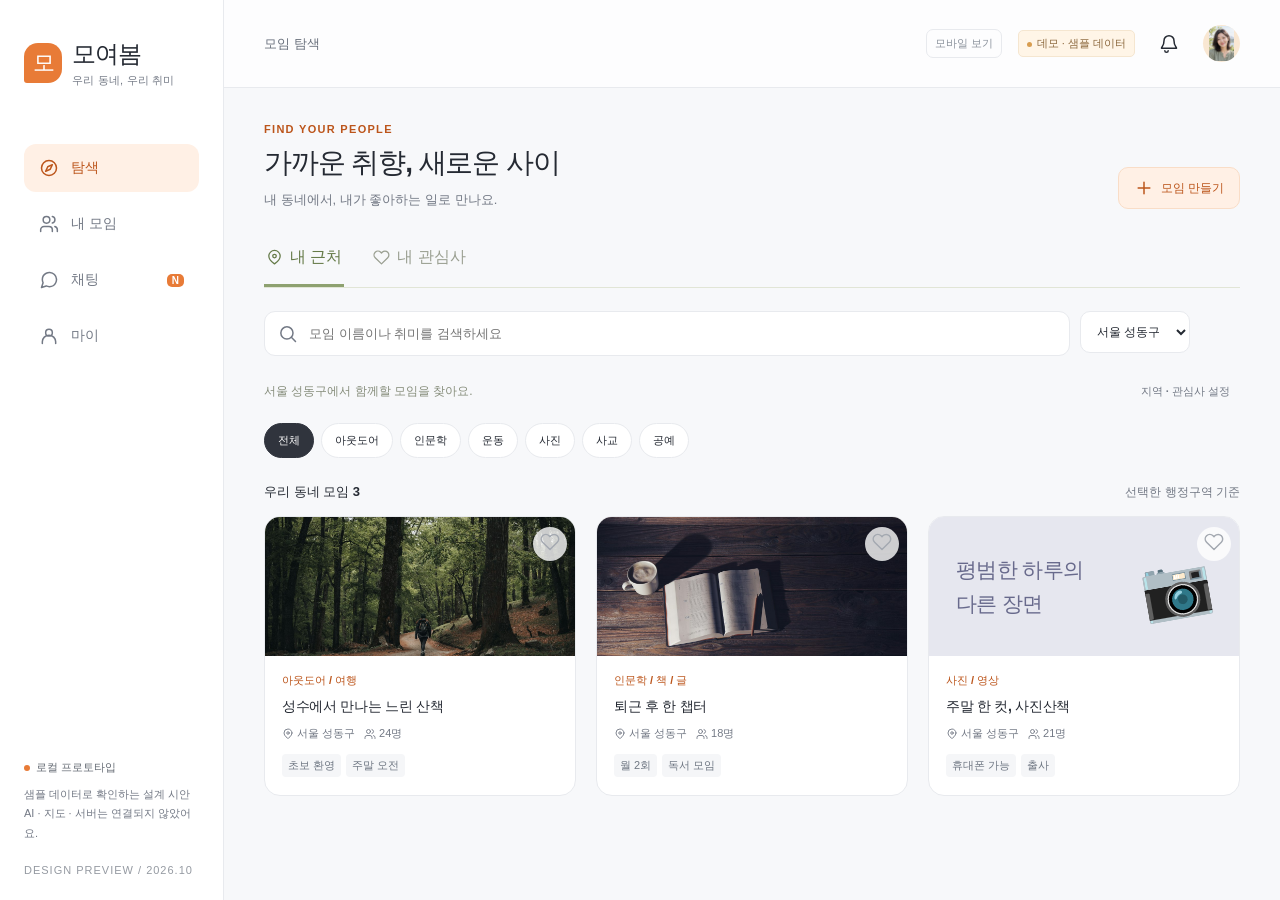
==== prototype/index.html @ 45e5d918 "Add web and mobile community prototype with chat controls" ====
<!doctype html>
<html lang="ko">
<head>
  <meta charset="UTF-8">
  <meta name="viewport" content="width=device-width, initial-scale=1, viewport-fit=cover">
  <meta name="theme-color" content="#fffaf4">
  <meta name="description" content="모여봄 소모임 서비스의 로컬 HTML 프로토타입. 모임 탐색, 정모 등록, 채팅, 대화 요약 흐름을 확인합니다.">
  <title>모여봄 — 함께하는 취미, 가벼운 대화</title>
  <link rel="stylesheet" href="./styles.css">
  <link rel="stylesheet" href="./chat-enhancements.css">
  <link rel="stylesheet" href="./community.css">
  <link rel="stylesheet" href="./emoji-drawer.css">
  <link rel="stylesheet" href="./mobile-chat.css">
  <link rel="stylesheet" href="./chat-font.css">
  <script src="./assets/map-previews.js" defer></script>
  <script src="./sticker-packs.js" defer></script>
  <script src="./app.js" defer></script>
  <script src="./community.js" defer></script>
  <script src="./chat-font.js" defer></script>
</head>
<body>
  <div class="app-shell">
    <aside class="sidebar" aria-label="주요 메뉴">
      <a class="brand" href="#explore" aria-label="모여봄 홈"><span class="brand-mark" aria-hidden="true">모</span><span>모여봄<span class="brand-caption">우리 동네, 우리 취미</span></span></a>
      <nav class="side-nav" id="side-nav"></nav>
      <div class="sidebar-footer"><span class="demo-dot"></span><strong>로컬 프로토타입</strong><p>샘플 데이터로 확인하는 설계 시안<br>AI · 지도 · 서버는 연결되지 않았어요.</p><span class="version">DESIGN PREVIEW / 2026.10</span></div>
    </aside>
    <div class="workspace">
      <header class="app-header"><a class="mobile-brand" href="#explore"><span class="brand-mark" aria-hidden="true">모</span>모여봄</a><div class="breadcrumb" id="breadcrumb">모임 탐색</div><div class="header-actions"><a id="view-switch" class="app-view-switch" href="./mobile.html">모바일 보기</a><span class="demo-badge"><span></span>데모 · 샘플 데이터</span><button class="icon-button notifications-bell" type="button" data-action="inbox" aria-label="알림함"><span aria-hidden="true">♧</span><span class="notification-count" id="notification-count" hidden></span></button><button class="avatar my-avatar" type="button" data-action="my" aria-label="내 프로필">나</button></div></header>
      <main id="main-content" class="main-content"></main>
    </div>
    <nav class="mobile-nav" id="mobile-nav" aria-label="앱 메뉴"></nav>
  </div>
  <div id="modal-root"></div>
  <div class="toast" id="toast" role="status" aria-live="polite" hidden></div>
</body>
</html>
---- prototype/styles.css ----
:root{--bg:#f7f8fa;--surface:#fff;--text:#252a33;--muted:#737985;--line:#e8eaee;--primary:#e87b37;--primary-deep:#bc551b;--primary-soft:#fff0e5;--yellow:#fff1ae;--chat:#f1f2f4;--green:#367958;--danger:#be4343;--radius:16px;font-family:Inter,-apple-system,BlinkMacSystemFont,"Segoe UI","Malgun Gothic",sans-serif;color:var(--text);background:var(--bg);font-synthesis:none}
*{box-sizing:border-box}body{margin:0}button,input,select,textarea{font:inherit;color:inherit}button,a,input,select,textarea{-webkit-tap-highlight-color:transparent}button{cursor:pointer}button:disabled{cursor:default;opacity:.5}button:focus-visible,a:focus-visible,input:focus-visible,select:focus-visible,textarea:focus-visible{outline:3px solid #dd843c;outline-offset:3px}button{border:0;background:none}a{color:inherit;text-decoration:none}button, a{touch-action:manipulation}img{max-width:100%}h1,h2,h3,p{margin:0}h1{font-size:28px;letter-spacing:-1.1px;font-weight:750}h2{font-size:19px;letter-spacing:-.6px}h3{font-size:16px;letter-spacing:-.3px}svg.icon{width:20px;height:20px;fill:none;stroke:currentColor;stroke-width:1.8;stroke-linecap:round;stroke-linejoin:round;flex:none}button svg.icon{pointer-events:none}.app-shell{max-width:1600px;min-height:100dvh;margin:auto;display:grid;grid-template-columns:224px minmax(0,1fr)}.sidebar{position:sticky;top:0;height:100dvh;background:var(--surface);border-right:1px solid var(--line);padding:38px 24px 24px;display:flex;flex-direction:column}.brand,.mobile-brand{display:flex;gap:10px;align-items:center;font-size:24px;font-weight:800;letter-spacing:-1px}.brand-mark{display:flex;align-items:center;justify-content:center;width:38px;height:40px;border-radius:14px 14px 14px 3px;background:var(--primary);color:#fff;font-size:22px;font-weight:800}.brand-caption{display:block;margin-top:3px;font-size:10px;font-weight:500;letter-spacing:.2px;color:var(--muted)}.side-nav{display:grid;gap:8px;margin-top:56px}.nav-item{display:flex;align-items:center;gap:12px;padding:14px 15px;border-radius:12px;font-size:14px;font-weight:650;color:var(--muted);text-align:left}.nav-item.active{background:var(--primary-soft);color:var(--primary-deep)}.nav-count{margin-left:auto;font-size:10px;background:var(--primary);color:#fff;border-radius:5px;padding:1px 5px}.sidebar-footer{margin-top:auto;padding-top:30px;color:var(--muted);font-size:11px}.sidebar-footer strong{color:#646a73;font-size:11px}.demo-dot{display:inline-block;background:var(--primary);width:6px;height:6px;border-radius:50%;margin-right:6px}.sidebar-footer p{margin:10px 0 20px;line-height:1.8}.version{font-size:9px;letter-spacing:1px;color:#959aa2}.workspace{min-width:0}.app-header{height:88px;display:flex;justify-content:space-between;align-items:center;border-bottom:1px solid var(--line);padding:0 40px;background:rgba(255,255,255,.8)}.breadcrumb{font-size:13px;font-weight:650;color:#69707c}.header-actions{display:flex;align-items:center;gap:16px}.demo-badge{font-size:10px;color:#8c683d;background:#fff5e7;border:1px solid #f5e6d0;border-radius:5px;padding:5px 8px;white-space:nowrap}.demo-badge span{display:inline-block;width:5px;height:5px;border-radius:50%;background:#d89d50;margin-right:5px}.avatar{width:37px;height:37px;border-radius:13px;display:flex;align-items:center;justify-content:center;font-size:12px;font-weight:700;background:#e8eee9;color:#4b6653;flex:none}.my-avatar{background:#f9e7d2;color:#936b3d}.mobile-brand,.mobile-nav{display:none}.main-content{padding:35px 40px 50px;max-width:1240px;margin:auto}.page-heading{display:flex;align-items:end;justify-content:space-between;gap:16px;margin-bottom:25px}.eyebrow{font-size:10px;font-weight:750;letter-spacing:1.3px;color:var(--primary-deep);margin-bottom:9px}.page-heading p{color:var(--muted);font-size:13px;margin-top:9px}.button{display:inline-flex;align-items:center;justify-content:center;gap:7px;min-height:40px;border-radius:10px;padding:10px 15px;font-size:12px;font-weight:650;white-space:nowrap;background:var(--surface);border:1px solid var(--line)}.button.primary{background:var(--primary);border-color:var(--primary);color:#fff}.button.soft{background:var(--primary-soft);color:var(--primary-deep);border-color:#f9ddc7}.button.ghost{background:transparent;border-color:transparent;color:var(--muted)}.button.small{min-height:31px;padding:6px 9px;font-size:11px;border-radius:8px}.button.danger{color:var(--danger)}.icon-button{display:inline-flex;align-items:center;justify-content:center;min-width:36px;min-height:36px;border-radius:10px;flex:none}.icon-button:hover,.button.ghost:hover{background:#eff0f3}.filters{display:grid;grid-template-columns:minmax(0,1fr) 160px;gap:10px;margin-bottom:20px}.search-field{display:flex;align-items:center;gap:9px;background:var(--surface);border:1px solid var(--line);border-radius:11px;padding:0 13px;min-height:45px;color:var(--muted)}.search-field input{width:100%;border:0;outline:0;background:transparent;min-width:0;font-size:13px;height:43px}.search-field:focus-within{outline:2px solid #efb98e;outline-offset:1px}.select{background:var(--surface);border:1px solid var(--line);border-radius:10px;padding:10px 12px;min-width:0;font-size:12px;min-height:42px}.category-list{display:flex;flex-wrap:wrap;gap:7px;margin:0 0 25px}.chip{font-size:11px;border:1px solid var(--line);border-radius:20px;padding:9px 13px;background:var(--surface);white-space:nowrap}.chip.active{background:#30343d;color:#fff;border-color:#30343d}.result-title{display:flex;align-items:center;justify-content:space-between;margin:5px 0 15px;font-size:12px;color:var(--muted)}.result-title strong{color:var(--text);font-size:13px}.group-grid{display:grid;grid-template-columns:repeat(3,minmax(0,1fr));gap:20px}.group-card{border:1px solid var(--line);border-radius:16px;background:var(--surface);overflow:hidden;position:relative;transition:transform .16s,border-color .16s}.group-card:hover{transform:translateY(-3px);border-color:#d0d3da}.group-open{width:100%;padding:0;text-align:left;display:block}.group-cover{height:139px;padding:20px;position:relative;overflow:hidden;display:flex;align-items:end;background:var(--cover-bg,#e9eee8)}.cover-word{font-size:29px;font-weight:800;letter-spacing:-1px;max-width:80%;line-height:1.1;color:var(--cover-fg,#465e4e);z-index:1}.cover-art{position:absolute;width:110px;height:110px;border-radius:50%;background:var(--cover-circle,#d7e1d3);right:-18px;top:-15px;display:flex;justify-content:center;align-items:center;font-size:46px;transform:rotate(-12deg)}.cover-line{position:absolute;height:8px;width:100px;border-radius:20px;background:var(--cover-circle,#d7e1d3);right:12px;bottom:24px;transform:rotate(-30deg)}.group-info{padding:17px 17px 18px}.group-category{font-size:10px;color:var(--primary-deep);margin-bottom:8px;font-weight:650}.group-info h3{font-size:14px;padding-right:18px;margin-bottom:9px;line-height:1.5}.group-meta{display:flex;gap:9px;color:var(--muted);font-size:10px;align-items:center;flex-wrap:wrap}.group-meta span{display:flex;align-items:center;gap:3px}.group-meta svg.icon{width:12px;height:12px}.group-card .like-button{position:absolute;right:10px;bottom:62px;color:#a4a9b1;width:34px;height:34px;border-radius:50%}.like-button.liked{color:#e17b56}.like-button.liked svg{fill:#fce9df;stroke:#e17b56}.tag-row{display:flex;gap:5px;margin-top:13px;flex-wrap:wrap}.tag{font-size:9px;color:#6f7783;background:#f5f6f8;border-radius:4px;padding:4px 6px}.empty-state{padding:50px 20px;text-align:center;background:#fff;border:1px dashed #d7dbe1;border-radius:14px;color:var(--muted);font-size:13px;grid-column:1/-1}.empty-state svg{width:32px!important;height:32px!important;margin-bottom:12px}.empty-state p{margin:7px 0 15px}.section-heading{display:flex;align-items:center;justify-content:space-between;margin:28px 0 16px}.section-heading h2{font-size:17px}.back-link{display:inline-flex;align-items:center;gap:5px;font-size:12px;color:var(--muted);margin-bottom:18px}.group-detail{background:var(--surface);border:1px solid var(--line);border-radius:18px;overflow:hidden}.detail-cover{height:154px;padding:30px 32px;--cover-bg:#e9eee8;background:var(--cover-bg);position:relative;overflow:hidden}.detail-cover .cover-word{font-size:39px}.detail-cover .cover-art{height:200px;width:200px;font-size:85px;right:45px;top:-25px}.detail-cover .cover-line{height:12px;width:210px;right:20px;bottom:30px}.detail-heading{padding:25px 28px 20px;display:flex;justify-content:space-between;gap:16px;align-items:start}.detail-heading h1{font-size:23px;margin:7px 0 12px}.detail-actions{display:flex;gap:8px;align-items:center;flex-wrap:wrap;justify-content:end;max-width:260px;padding-top:8px}.detail-tabs{display:grid;grid-template-columns:repeat(4,1fr);padding:0 28px;border-bottom:1px solid var(--line)}.detail-tab{padding:15px 3px;font-size:12px;font-weight:650;border-bottom:2px solid transparent;color:var(--muted)}.detail-tab.active{color:var(--primary-deep);border-bottom-color:var(--primary)}.detail-body{padding:26px 28px 30px}.intro-layout{display:grid;grid-template-columns:minmax(0,1fr) 270px;gap:32px}.intro-copy p{font-size:13px;line-height:1.95;color:#636b77;white-space:pre-line;margin:12px 0 20px}.info-line{display:flex;gap:9px;align-items:center;font-size:12px;color:var(--muted);margin:13px 0}.info-line svg{width:17px!important;height:17px!important}.meetup-card{border:1px solid var(--line);border-radius:13px;padding:17px;text-align:left;width:100%;background:#fff}.meetup-card .meetup-date{font-size:10px;font-weight:700;color:var(--primary-deep);margin-bottom:10px}.meetup-card h3{margin-bottom:10px;font-size:14px}.meetup-card p{font-size:11px;color:var(--muted);line-height:1.8}.meetup-card .button{margin-top:15px;width:100%}.pill{display:inline-block;background:#f0f4ee;color:#5a755b;padding:4px 7px;border-radius:5px;font-size:9px;font-weight:600}.board-row{display:flex;gap:16px;align-items:center;padding:19px 0;border-bottom:1px solid var(--line);width:100%;text-align:left}.board-badge{background:var(--primary-soft);color:var(--primary-deep);border-radius:5px;font-size:9px;padding:4px 6px;flex:none}.board-text{flex:1;min-width:0}.board-text strong{font-size:13px;display:block;margin-bottom:5px}.board-text span{font-size:10px;color:var(--muted)}.board-comment{font-size:10px;color:var(--muted)}.photo-grid{display:grid;grid-template-columns:repeat(3,1fr);gap:12px}.sample-photo{position:relative;aspect-ratio:1.35;border-radius:12px;overflow:hidden;display:flex;align-items:center;justify-content:center;font-size:48px;background:var(--photo-bg,#e1e8dd)}.sample-photo:before{content:"";position:absolute;width:120%;height:55%;bottom:-17%;left:25%;border-radius:50%;background:var(--photo-shape,#b6c6ad);transform:rotate(-15deg)}.sample-photo span{z-index:1}.sample-photo small{position:absolute;z-index:2;bottom:10px;left:12px;font-size:9px;background:rgba(255,255,255,.8);padding:3px 5px;border-radius:4px;color:#576250}.meetup-grid{display:grid;grid-template-columns:repeat(2,minmax(0,1fr));gap:14px}.list-surface{background:var(--surface);border:1px solid var(--line);border-radius:16px;overflow:hidden}.chat-list-row{display:flex;align-items:center;gap:14px;padding:21px 23px;border-bottom:1px solid var(--line);text-align:left;width:100%}.chat-list-row:last-child{border:0}.chat-room-avatar{width:50px;height:50px;background:#e8eee5;display:flex;align-items:center;justify-content:center;border-radius:17px;font-size:25px;flex:none}.chat-list-text{flex:1;min-width:0}.chat-list-text strong{font-size:14px;display:block;margin-bottom:7px}.chat-list-text p{font-size:12px;color:var(--muted);overflow:hidden;white-space:nowrap;text-overflow:ellipsis}.chat-list-meta{text-align:right;font-size:10px;color:var(--muted)}.unread-dot{background:var(--primary);color:#fff;border-radius:7px;padding:3px 6px;display:table;margin:9px 0 0 auto;font-size:9px}.profile-panel{background:#fff;border:1px solid var(--line);border-radius:17px;padding:25px;display:flex;gap:15px;align-items:center}.profile-panel .avatar{width:60px;height:60px;border-radius:21px;font-size:20px}.profile-panel h2{font-size:20px;margin-bottom:7px}.profile-panel p{font-size:12px;color:var(--muted)}.profile-stats{display:grid;grid-template-columns:repeat(3,1fr);gap:12px;margin:18px 0}.profile-stat{background:#fff;border:1px solid var(--line);border-radius:12px;padding:20px}.profile-stat strong{font-size:24px;display:block;margin-top:8px}.profile-stat span{font-size:11px;color:var(--muted)}.profile-settings{padding:22px;background:#fff;border:1px solid var(--line);border-radius:12px}.profile-settings h3{margin-bottom:15px}.profile-settings p{font-size:12px;color:var(--muted);margin:8px 0;line-height:1.8}.main-content.chat-mode{max-width:none;padding:0}.chat-layout{display:flex;height:calc(100dvh - 88px);min-height:500px}.chat-room{display:flex;flex-direction:column;flex:1;min-width:0;background:var(--chat)}.chat-header{min-height:75px;background:#fff;border-bottom:1px solid var(--line);display:flex;align-items:center;gap:12px;padding:14px 24px}.chat-header .chat-room-avatar{width:39px;height:39px;border-radius:13px;font-size:20px}.chat-heading{flex:1;min-width:0}.chat-heading h2{font-size:15px;margin-bottom:4px}.chat-heading p{font-size:10px;color:var(--muted)}.chat-tools{display:flex;gap:6px;align-items:center}.chat-tools .button{font-size:11px;padding:8px 10px;min-height:35px}.chat-tools .button svg{width:16px;height:16px}.pinned-meetup{display:flex;align-items:center;gap:9px;padding:10px 24px;background:#fffdf6;border-bottom:1px solid #eee8d9;font-size:11px;text-align:left;width:100%;min-height:41px}.pinned-meetup>svg{width:15px;height:15px;color:#a28442}.pinned-meetup span{flex:1;min-width:0;overflow:hidden;text-overflow:ellipsis;white-space:nowrap}.pinned-meetup small{font-size:9px;color:var(--muted)}.chat-stream-wrap{position:relative;flex:1;min-height:0}.message-stream{height:100%;overflow-y:auto;padding:24px 28px 40px;scroll-behavior:auto;overscroll-behavior:contain}.chat-date{text-align:center;font-size:10px;color:#8b9098;margin:10px 0 24px}.chat-date span{background:#e8e9ec;border-radius:14px;padding:5px 10px}.unread-divider{display:flex;align-items:center;gap:10px;font-size:9px;color:#b98046;margin:20px 0}.unread-divider:before,.unread-divider:after{content:"";height:1px;flex:1;background:#e8d7bd}.message{display:flex;align-items:start;gap:9px;margin:0 0 20px;scroll-margin:70px}.message .avatar{width:32px;height:32px;border-radius:11px;font-size:11px}.message-main{max-width:76%;min-width:0}.message-name{font-size:10px;color:#747b86;margin-bottom:6px}.message-row{display:flex;gap:7px;align-items:end}.message-bubble{background:#fff;border:1px solid #e9eaed;padding:11px 13px;border-radius:3px 14px 14px 14px;font-size:12px;line-height:1.75;overflow-wrap:anywhere}.message-time{font-size:9px;color:#9297a0;white-space:nowrap;flex:none;padding-bottom:2px}.message.self{justify-content:end}.message.self .message-main{max-width:78%}.message.self .message-row{flex-direction:row-reverse}.message.self .message-bubble{background:var(--yellow);border-color:#efe2a9;border-radius:14px 3px 14px 14px}.message.self .message-name{text-align:right}.message.highlighted .message-bubble{outline:3px solid #e69b4a;outline-offset:3px}.message-photo{max-width:240px;max-height:200px;object-fit:contain;border-radius:8px;display:block;margin-bottom:6px}.chat-location-card{display:block;text-align:left;min-width:190px;padding:11px 0 0;border-top:1px solid var(--line);margin-top:11px;font-size:11px;line-height:1.7;color:var(--primary-deep)}.chat-location-card strong{display:block;color:var(--text);font-size:12px}.chat-location-card span{display:flex;align-items:center;gap:4px;font-size:10px}.chat-location-card svg{width:13px!important;height:13px!important}.jump-latest{position:absolute;right:20px;bottom:14px;background:#fff;border:1px solid #e3e5e9;box-shadow:0 4px 16px #242a3512;padding:10px 13px;display:flex;gap:6px;align-items:center;border-radius:20px;font-size:11px;z-index:2}.jump-latest svg{width:15px!important;height:15px!important}.composer{border-top:1px solid var(--line);background:#fff;padding:13px 20px 12px}.composer-row{display:flex;gap:10px;align-items:end}.composer textarea{border:0;resize:none;min-height:39px;max-height:100px;padding:9px 0;flex:1;min-width:0;background:#fff;outline:0;font-size:13px;line-height:1.5}.composer .send-button{min-width:36px;min-height:36px;border-radius:11px;background:var(--primary);color:#fff;display:flex;align-items:center;justify-content:center}.composer .send-button:disabled{background:#efc9ac}.composer-note{font-size:9px;color:#9398a0;padding-left:45px;margin-top:3px}.attach-preview{display:flex;align-items:center;gap:10px;background:#faf9f7;border:1px solid var(--line);padding:8px;border-radius:10px;margin-bottom:10px}.attach-preview img{width:50px;height:50px;border-radius:7px;object-fit:cover}.attach-preview span{flex:1;min-width:0;font-size:11px;overflow-wrap:anywhere}.attach-preview small{display:block;color:var(--muted);margin-top:4px;font-size:9px}.summary-panel{width:338px;flex:none;display:flex;flex-direction:column;background:#fff;border-left:1px solid var(--line);min-width:0}.summary-header{display:flex;align-items:center;justify-content:space-between;padding:21px 20px 15px}.summary-header h2{display:flex;align-items:center;gap:7px;font-size:16px}.summary-header h2 svg{color:var(--primary)}.summary-private{font-size:10px;background:#f4f5f7;border-radius:5px;padding:5px 7px;margin:0 20px 16px;display:flex;gap:5px;align-items:center;color:var(--muted);align-self:start}.summary-private svg{width:12px!important;height:12px!important}.summary-content{overflow:auto;min-height:0;padding:0 20px 24px;flex:1}.summary-label{display:block;font-size:10px;font-weight:650;color:#737986;margin-bottom:7px}.target-tabs{display:grid;grid-template-columns:1fr 1fr;background:#f4f5f7;padding:3px;border-radius:9px;gap:3px;margin-bottom:14px}.target-tabs button{font-size:11px;border-radius:7px;padding:9px 3px;color:var(--muted)}.target-tabs button.active{background:#fff;box-shadow:0 1px 4px #00000009;color:var(--text);font-weight:650}.summary-filterrow{display:grid;grid-template-columns:1fr;gap:12px;margin:0 0 14px}.summary-filterrow.person{grid-template-columns:1fr 1fr}.summary-filterrow .select{width:100%;font-size:11px;padding:9px 8px;min-height:37px}.summary-generate{width:100%;margin-bottom:12px}.summary-demo{font-size:10px;color:#9b774c;line-height:1.75;background:#fff9ef;border-radius:8px;padding:10px;margin-bottom:19px}.summary-meta{font-size:10px;color:var(--muted);border-bottom:1px solid var(--line);padding-bottom:12px;margin-bottom:3px;line-height:1.8}.summary-meta strong{display:block;font-size:12px;color:var(--text);margin-bottom:2px}.summary-item{padding:16px 0;border-bottom:1px solid var(--line)}.summary-item .summary-tag{font-size:9px;font-weight:650;display:block;color:var(--primary-deep);margin-bottom:7px}.summary-item p{font-size:12px;line-height:1.85}.source-links{display:flex;gap:5px;flex-wrap:wrap;margin-top:8px}.source-button{display:inline-flex;align-items:center;gap:4px;color:#7b818b;background:#f5f6f8;border-radius:5px;font-size:9px;padding:5px 7px}.source-button svg{width:11px!important;height:11px!important}.summary-loading,.summary-empty{padding:35px 8px;text-align:center;color:var(--muted);font-size:12px;line-height:1.9}.loading-ring{width:20px;height:20px;border:2px solid #f1d5bd;border-top-color:var(--primary);border-radius:50%;margin:0 auto 13px;animation:spin .7s linear infinite}@keyframes spin{to{transform:rotate(360deg)}}.summary-footer{padding:11px 20px;border-top:1px solid var(--line);font-size:9px;color:#9a9ea6;line-height:1.7}.modal-backdrop{position:fixed;inset:0;background:#1d25395e;z-index:50;display:flex;align-items:center;justify-content:center;padding:28px;backdrop-filter:blur(3px)}.modal{background:#fff;width:100%;max-width:560px;max-height:calc(100dvh - 56px);border-radius:19px;box-shadow:0 24px 80px #10182a2b;display:flex;flex-direction:column}.modal.wide{max-width:680px}.modal-header{display:flex;justify-content:space-between;align-items:center;border-bottom:1px solid var(--line);padding:18px 23px;gap:15px}.modal-header h2{font-size:17px}.modal-body{padding:23px;overflow:auto;min-height:0;overscroll-behavior:contain}.modal-footer{display:flex;gap:8px;justify-content:end;border-top:1px solid var(--line);padding:15px 23px}.modal-footer .button.primary{min-width:110px}.modal-subtitle{font-size:12px;color:var(--muted);line-height:1.9;margin:8px 0 20px}.member-row{display:flex;align-items:center;gap:12px;padding:13px 0;border-bottom:1px solid var(--line)}.member-row>div:nth-child(2){flex:1}.member-row strong{font-size:13px;display:block;margin-bottom:4px}.member-row span{font-size:10px;color:var(--muted)}.location-card{border:1px solid var(--line);border-radius:12px;padding:14px;margin:16px 0}.location-name{display:flex;gap:7px;align-items:center;font-size:13px;font-weight:650}.location-name svg{width:16px!important;height:16px!important;color:var(--primary-deep)}.location-card p{font-size:11px;color:var(--muted);margin:8px 0;line-height:1.8}.map-placeholder{min-height:165px;display:flex;align-items:center;justify-content:center;flex-direction:column;gap:9px;background:#f1f3f4;border:1px solid #e4e7e9;border-radius:10px;text-align:center;padding:22px;color:#8b929b;font-size:12px;margin:12px 0}.map-placeholder svg{width:27px!important;height:27px!important;color:#8d969e}.map-placeholder small{font-size:10px;line-height:1.7;color:#8b929b}.map-linkrow{display:flex;gap:7px;flex-wrap:wrap}.map-linkrow .button{font-size:10px;flex:1;min-height:35px;padding:7px 9px}.route-flow{border:1px solid #e8dfd0;background:#fffcf7;border-radius:11px;padding:15px;margin:15px 0}.route-flow h3{font-size:13px;margin-bottom:7px}.route-flow p{font-size:11px;line-height:1.85;color:var(--muted);margin-bottom:12px}.route-flow .button{font-size:11px;margin:3px 3px 3px 0}.route-points{display:grid;gap:10px;margin:13px 0;font-size:12px}.route-point{display:flex;gap:8px;align-items:center}.point{width:7px;height:7px;border-radius:50%;background:#98a39c}.point.end{background:var(--primary)}.form-field{margin-bottom:18px}.form-field>label{display:block;font-size:12px;font-weight:650;margin-bottom:8px}.form-input,.form-textarea{width:100%;border:1px solid #dfe3e8;border-radius:9px;padding:11px 12px;background:#fff;font-size:13px;min-width:0}.form-textarea{resize:vertical;min-height:80px;line-height:1.8}.form-row{display:grid;grid-template-columns:1fr 1fr;gap:12px}.form-hint{font-size:10px;color:var(--muted);line-height:1.7;margin-top:6px}.place-results{border:1px solid var(--line);border-radius:9px;overflow:hidden;margin-top:8px}.place-result{display:block;text-align:left;width:100%;border-bottom:1px solid var(--line);padding:11px 12px;font-size:12px}.place-result:last-child{border:0}.place-result small{display:block;font-size:10px;margin-top:4px;color:var(--muted)}.place-result:hover,.place-result.selected{background:var(--primary-soft)}.selected-place{background:#f4f7f2;border:1px solid #e0e8dc;border-radius:9px;padding:12px;margin-top:9px;font-size:12px}.selected-place small{display:block;color:var(--muted);margin-top:4px;font-size:10px}.form-error{font-size:12px;color:var(--danger);background:#fff3f1;padding:10px;border-radius:7px;margin-bottom:14px}.meetup-modal-title{font-size:23px;line-height:1.45;margin:8px 0 16px;letter-spacing:-.6px}.meetup-details{display:grid;gap:11px;font-size:12px;color:#616b77;margin-bottom:18px}.meetup-details>div{display:flex;gap:9px;align-items:start}.meetup-details svg{width:17px!important;height:17px!important}.toast{position:fixed;bottom:30px;left:50%;transform:translateX(-50%);z-index:100;background:#303641;color:#fff;box-shadow:0 8px 30px #0002;padding:13px 20px;border-radius:12px;max-width:min(90vw,520px);font-size:12px;line-height:1.65;text-align:center}.note-box{background:#f4f5f7;border-radius:10px;padding:15px;color:var(--muted);font-size:11px;line-height:1.9}.article-copy{font-size:13px;line-height:2;white-space:pre-line;color:#555f6c}.article-meta{font-size:10px;color:var(--muted);margin:10px 0 20px}.inline-count{color:var(--muted);font-weight:400;font-size:12px;margin-left:6px}[hidden]{display:none!important}.sr-only{position:absolute;width:1px;height:1px;overflow:hidden;clip:rect(0,0,0,0);white-space:nowrap}
@media(min-width:1500px){.main-content{padding-top:44px}.group-cover{height:160px}.group-grid{gap:24px}}
@media(max-width:1180px){.app-shell{grid-template-columns:190px minmax(0,1fr)}.sidebar{padding:30px 18px}.brand{font-size:22px}.main-content{padding:30px 28px}.app-header{padding:0 28px}.group-grid{grid-template-columns:repeat(2,minmax(0,1fr))}.intro-layout{grid-template-columns:minmax(0,1fr) 240px;gap:20px}.summary-panel{width:310px}.chat-header{padding:14px 18px}.chat-tools .demo-incoming{font-size:0;padding:8px}.chat-tools .demo-incoming svg{width:17px;height:17px}.message-stream{padding:20px 19px}.detail-heading{display:block}.detail-actions{max-width:none;justify-content:start;padding-top:15px}}
@media(max-width:880px){.app-shell{grid-template-columns:160px minmax(0,1fr)}.sidebar{padding:29px 12px}.brand{font-size:20px;gap:7px}.brand-mark{width:33px;height:36px;font-size:19px}.brand-caption{font-size:8px}.nav-item{font-size:12px;padding:13px 10px;gap:8px}.main-content{padding:25px 22px}.app-header{padding:0 22px;height:75px}.intro-layout{grid-template-columns:1fr}.detail-cover .cover-art{right:0}.summary-panel{position:fixed;top:0;bottom:0;right:0;width:360px;z-index:40;box-shadow:-12px 0 50px #1c25352b}.summary-scrim{position:fixed;inset:0;background:#1b253750;z-index:39}.chat-layout{height:calc(100dvh - 75px)}.detail-heading,.detail-body{padding:22px}.detail-tabs{padding:0 22px}.filters{grid-template-columns:minmax(0,1fr) 140px}.page-heading h1{font-size:25px}.photo-grid{grid-template-columns:repeat(2,1fr)}}
@media(max-width:680px){.app-shell{display:block;min-height:100dvh}.sidebar{display:none}.app-header{height:65px;padding:0 19px;background:#fff}.mobile-brand{display:flex;font-size:21px;gap:7px}.mobile-brand .brand-mark{width:28px;height:31px;font-size:17px;border-radius:10px 10px 10px 2px}.breadcrumb{display:none}.header-actions{gap:9px}.header-actions .avatar{width:31px;height:31px;border-radius:11px;font-size:10px}.demo-badge{font-size:8px;padding:4px 6px}.main-content{padding:25px 19px 100px}.page-heading{margin-bottom:21px}.page-heading h1{font-size:25px}.page-heading p{font-size:11px;line-height:1.8;margin-top:7px}.eyebrow{font-size:9px;margin-bottom:8px}.page-heading .button{font-size:10px;padding:8px 10px;min-height:34px}.page-heading .button svg{width:15px;height:15px}.filters{grid-template-columns:minmax(0,1fr) 114px;gap:8px;margin-bottom:15px}.search-field{padding:0 10px;min-height:42px}.search-field svg{width:16px;height:16px}.search-field input{font-size:12px;height:40px}.select{font-size:11px;padding:8px;min-height:42px}.category-list{gap:6px;margin-bottom:22px}.chip{font-size:10px;padding:8px 10px}.result-title{font-size:10px}.result-title strong{font-size:12px}.group-grid{gap:12px}.group-cover{height:117px;padding:15px 12px}.cover-word{font-size:23px}.cover-art{font-size:37px;width:85px;height:85px;right:-17px;top:-12px}.cover-line{width:80px;height:6px;right:0;bottom:19px}.group-info{padding:13px 12px 15px}.group-category{font-size:8px;margin-bottom:6px}.group-info h3{font-size:12px;margin-bottom:8px;padding-right:10px;line-height:1.6}.group-meta{font-size:9px;gap:5px}.group-meta svg{width:10px!important;height:10px!important}.tag-row{gap:4px;margin-top:11px}.tag{font-size:8px;padding:3px 5px}.group-card{border-radius:13px}.group-card .like-button{right:5px;bottom:59px;width:28px;height:28px}.like-button svg{width:17px;height:17px}.mobile-nav{display:grid;grid-template-columns:repeat(4,1fr);position:fixed;left:0;bottom:0;right:0;background:#fffffffa;border-top:1px solid var(--line);padding:7px 10px calc(7px + env(safe-area-inset-bottom));z-index:20;backdrop-filter:blur(10px)}.mobile-nav .nav-item{display:flex;flex-direction:column;gap:5px;align-items:center;justify-content:center;padding:3px;min-height:44px;font-size:9px;border-radius:0;background:transparent;position:relative}.mobile-nav .nav-count{position:absolute;top:-1px;left:55%;font-size:8px}.mobile-nav .nav-item.active{color:var(--primary-deep)}.mobile-nav svg{width:20px;height:20px}.detail-cover{height:140px;padding:27px 23px}.detail-cover .cover-word{font-size:32px}.detail-cover .cover-art{width:165px;height:165px;font-size:65px;right:-24px;top:-15px}.detail-heading,.detail-body{padding:21px 18px}.detail-heading h1{font-size:21px}.detail-tabs{padding:0 18px}.detail-tab{font-size:11px}.detail-actions .button{font-size:11px}.detail-body .intro-copy p{font-size:12px}.detail-cover .cover-line{width:130px;right:0}.group-detail{border-radius:15px}.meetup-grid{grid-template-columns:1fr}.detail-actions{gap:6px}.back-link{font-size:11px}.profile-stats{gap:8px}.profile-stat{padding:15px 12px}.profile-stat strong{font-size:22px}.profile-stat span{font-size:10px}.chat-list-row{padding:18px 15px;gap:11px}.chat-list-text strong{font-size:12px}.chat-list-text p{font-size:11px}.chat-room-avatar{width:44px;height:44px;font-size:22px;border-radius:15px}.chat-list-meta{font-size:9px}.main-content.chat-mode{padding:0}.chat-layout{height:calc(100dvh - 65px - 63px - env(safe-area-inset-bottom));min-height:360px}.chat-header{min-height:66px;padding:11px 12px;gap:8px}.chat-header .chat-room-avatar{display:none}.chat-header .icon-button{min-width:29px}.chat-heading h2{font-size:13px;white-space:nowrap;overflow:hidden;text-overflow:ellipsis}.chat-heading p{font-size:9px}.chat-tools{gap:3px}.chat-tools .button{min-height:33px;padding:7px 8px;font-size:10px;gap:5px}.chat-tools .demo-incoming{padding:7px;font-size:0}.chat-tools .button svg{width:15px;height:15px}.pinned-meetup{padding:10px 17px;font-size:10px;gap:6px}.pinned-meetup small{display:none}.message-stream{padding:18px 13px 30px}.message{gap:7px;margin-bottom:18px}.message .avatar{width:29px;height:29px;border-radius:10px;font-size:10px}.message-main{max-width:78%}.message-bubble{font-size:11px;padding:10px 11px;line-height:1.8}.message-name{font-size:9px;margin-bottom:5px}.message-time{font-size:8px}.message-row{gap:5px}.chat-date{font-size:9px;margin:8px 0 20px}.composer{padding:9px 10px 7px}.composer-row{gap:7px}.composer textarea{font-size:16px;min-height:36px;padding:7px 0}.composer .icon-button{min-width:33px;min-height:36px}.composer-note{font-size:8px;padding-left:40px;margin-top:1px}.composer .send-button{min-height:34px;min-width:34px;border-radius:10px}.composer .send-button svg{width:17px;height:17px}.jump-latest{font-size:10px;right:13px;bottom:10px;padding:9px 11px}.summary-panel{top:65px;bottom:63px;width:100%;max-width:430px;border-radius:19px 0 0 19px}.summary-header{padding:18px 20px 13px}.summary-header h2{font-size:16px}.summary-scrim{top:65px;bottom:63px}.summary-content{padding-bottom:18px}.summary-item p{font-size:13px}.summary-meta{font-size:10px}.summary-filterrow .select{font-size:12px}.modal-backdrop{padding:14px}.modal{max-height:calc(100dvh - 28px);border-radius:16px}.modal-header{padding:15px 17px}.modal-header h2{font-size:15px}.modal-body{padding:18px}.modal-footer{padding:13px 17px}.modal-footer .button{font-size:11px}.meetup-modal-title{font-size:21px}.form-input,.form-textarea{font-size:16px;padding:10px}.form-row{grid-template-columns:1fr}.form-field{margin-bottom:17px}.form-field>label{font-size:11px}.map-placeholder{min-height:145px;font-size:11px}.map-linkrow .button{min-height:40px}.toast{bottom:83px;font-size:11px;padding:12px 16px}.photo-grid{gap:8px}.sample-photo{font-size:38px}.sample-photo small{font-size:8px;left:8px;bottom:8px}.board-row{gap:10px;padding:17px 0}.board-text strong{font-size:12px}.board-text span{font-size:9px}.board-badge{font-size:8px}.board-comment{font-size:9px}.profile-panel{padding:20px}.profile-panel p{font-size:11px}.section-heading{margin-top:24px}.section-heading h2{font-size:16px}}
@media(max-width:360px){.main-content{padding-left:14px;padding-right:14px}.group-grid{gap:9px}.group-info{padding:12px 10px}.cover-word{font-size:21px}.group-cover{height:109px}.group-info h3{font-size:11px}.tag{font-size:7px}.group-meta{font-size:8px}.chat-tools .demo-incoming{display:none}.detail-actions .button{padding:9px 11px}.summary-panel{border-radius:0}.app-header{padding:0 14px}.map-linkrow .button{font-size:9px}.group-card .like-button{bottom:60px}}
@media(prefers-reduced-motion:reduce){*,*:before,*:after{scroll-behavior:auto!important;animation-duration:.01ms!important;transition:none!important}}
/* Keep the working prototype readable at phone sizes as well as desktop. */
.brand-caption,.demo-badge,.version,.eyebrow,.group-category,.group-meta,.tag,.meetup-card .meetup-date,.meetup-card p,.pill,.board-badge,.board-text span,.board-comment,.sample-photo small,.chat-list-meta,.unread-dot,.profile-stat span,.chat-heading p,.pinned-meetup,.pinned-meetup small,.chat-date,.unread-divider,.message-name,.message-time,.chat-location-card span,.composer-note,.attach-preview small,.summary-label,.summary-private,.summary-demo,.summary-meta,.summary-item .summary-tag,.source-button,.summary-footer,.member-row span,.location-card p,.map-placeholder small,.form-hint,.selected-place small,.article-meta{font-size:11px}
.message-bubble,.summary-item p,.meetup-card h3,.board-text strong,.intro-copy p,.profile-settings p,.chat-list-text p,.route-flow p{font-size:13px}
.summary-filterrow .select,.target-tabs button,.summary-generate,.map-linkrow .button{font-size:12px}
.chat-location-card{min-width:0}.summary-meta strong{font-size:13px}.sidebar-footer{font-size:11px}.sidebar-footer strong{font-size:11px}.profile-panel p{line-height:1.8}.group-card .like-button{top:10px;bottom:auto;right:8px;background:#ffffffc9}.group-card .like-button.liked{background:#fff2e8}
@media(max-width:680px){
 .page-heading p,.result-title,.result-title strong,.group-category,.group-meta,.tag,.eyebrow,.demo-badge,.board-text span,.board-badge,.board-comment,.sample-photo small,.chat-heading p,.pinned-meetup,.chat-date,.unread-divider,.message-name,.message-time,.composer-note,.summary-label,.summary-private,.summary-demo,.summary-meta,.summary-footer,.form-hint,.place-result small,.selected-place small,.map-placeholder small,.attach-preview small,.chat-list-meta,.unread-dot,.profile-panel p,.profile-stat span,.article-meta,.form-field>label{font-size:11px}
 .group-info h3{font-size:14px}.cover-word{font-size:24px}.group-info{padding:15px 13px}.group-meta{gap:8px}.tag-row{margin-top:11px}.tag{padding:4px 5px}.group-category{margin-bottom:7px}.group-card .like-button{width:36px;height:36px;top:8px;right:6px}.group-card .like-button svg{width:20px;height:20px}.group-cover{height:145px}
 .message-bubble,.summary-item p,.chat-list-text p,.board-text strong,.detail-body .intro-copy p,.meetup-card p,.route-flow p{font-size:13px}.message-time{white-space:normal;max-width:40px;text-align:center}.message-main{max-width:75%}.message-name{margin-bottom:6px}.chat-heading h2{font-size:14px}.composer-note{font-size:11px;line-height:1.6}.chat-list-text strong{font-size:14px}.chat-list-text p{line-height:1.8}.pinned-meetup{min-height:44px}.summary-filterrow .select{font-size:13px}.summary-meta strong{font-size:14px}.source-button{font-size:11px;min-height:36px}.summary-private{line-height:1.7}.summary-demo{line-height:1.8}.summary-footer{line-height:1.8}.summary-panel{bottom:67px}.summary-scrim{bottom:67px}
 button.button,.chip,.target-tabs button,.select,.summary-filterrow .select,.icon-button,.place-result{min-height:44px}.chat-tools .button{min-height:40px;font-size:12px}.chat-tools .demo-incoming{font-size:0;min-width:35px}.chat-header .icon-button{min-width:30px}.chat-header{padding-left:9px;padding-right:11px}.chat-heading{min-width:0}.chat-tools{gap:2px}.chat-tools .button svg{width:16px;height:16px}.mobile-nav .nav-item{font-size:11px;min-height:46px}.mobile-nav{padding-top:8px;padding-bottom:8px}.chat-layout{height:calc(100dvh - 65px - 68px - env(safe-area-inset-bottom))}.composer .send-button{min-width:40px;min-height:40px}.composer .icon-button{min-width:36px;min-height:40px}.summary-header .icon-button{min-width:44px;min-height:44px}.map-linkrow .button{min-height:44px;font-size:12px}.photo-grid{gap:10px}.group-info h3{padding-right:0}
}
@media(max-width:480px){.group-grid{grid-template-columns:1fr;gap:14px}.group-open{display:grid;grid-template-columns:112px minmax(0,1fr);min-height:165px}.group-cover{height:100%;padding:15px 12px;align-items:end}.group-cover .cover-word{font-size:22px;max-width:100%;line-height:1.25;overflow-wrap:anywhere}.group-cover .cover-art{width:92px;height:92px;top:-10px;right:-25px;font-size:42px}.group-cover .cover-line{bottom:36px;right:-20px;width:80px}.group-info{padding:17px 16px 16px}.group-category{padding-right:19px;line-height:1.7}.group-info h3{font-size:15px;line-height:1.55;margin-bottom:12px}.group-meta{font-size:11px;gap:7px;line-height:1.8}.tag{font-size:11px}.group-card .like-button{top:6px;right:5px;min-height:32px;min-width:32px;width:32px;height:32px}.group-info .tag-row{gap:5px}.result-title{gap:10px}.result-title>span{max-width:120px;text-align:right;line-height:1.7}.filters{grid-template-columns:minmax(0,1fr) 116px}.chip{font-size:12px;padding:8px 12px;min-height:40px}.search-field input{font-size:16px}.search-field input::placeholder{font-size:12px}.profile-stat{padding:15px 10px}.group-meta .button{white-space:normal}.detail-actions .button{min-height:44px}.header-actions .demo-badge{font-size:10px}.category-list{gap:7px}.chat-tools .demo-incoming{display:flex}.chat-header .chat-heading h2{font-size:13px}.chat-heading p{font-size:11px}.chat-tools .button{font-size:11px;padding:8px 7px}.chat-tools .demo-incoming{font-size:0}.message-main{max-width:74%}.message.self .message-main{max-width:80%}.summary-panel{max-width:none}.form-row{gap:0}.photo-grid{grid-template-columns:repeat(2,1fr)}}
.chat-photo-button{display:block;padding:0;max-width:100%;border-radius:8px}.chat-photo-button .message-photo{margin-bottom:0}.image-full{display:block;max-width:100%;max-height:65dvh;margin:0 auto;object-fit:contain;border-radius:9px}
.chat-start{text-align:center;padding:65px 20px;color:#9096a0}.chat-start>.icon{width:34px;height:34px;margin-bottom:16px;color:#b3b9c0}.chat-start h3{font-size:14px;color:#747c88;margin-bottom:11px;font-weight:600}.chat-start p{font-size:12px;line-height:1.9}
---- prototype/chat-enhancements.css ----
.avatar{overflow:hidden;border-radius:50%}.avatar img{width:100%;height:100%;object-fit:cover;display:block}.avatar-profile-button{padding:0;border-radius:50%;flex:none}.avatar-profile-button .avatar{width:34px;height:34px}.chat-header .room-self-avatar{width:38px;height:38px;flex:none}.group-cover-image{width:100%;height:100%;object-fit:cover;position:absolute;inset:0}.detail-cover.has-image,.group-cover.has-image{padding:0}.room-switch-row{display:flex;align-items:center;justify-content:space-between;gap:10px;padding:8px 20px;background:#fff;border-bottom:1px solid var(--line)}.room-switch-row label{min-width:0;flex:1}.room-switch-row select{width:100%;max-width:360px;border:1px solid var(--line);border-radius:8px;background:#fafafa;min-height:36px;padding:7px 9px;font-size:12px}.room-privacy{font-size:11px;color:#8b929b;white-space:nowrap}.unread-summary-banner{display:flex;align-items:center;gap:10px;text-align:left;background:#fff6e9;padding:11px 22px;border-bottom:1px solid #f0e2cf;color:#9b662e;font-size:12px;min-height:58px}.unread-summary-banner>span{flex:1}.unread-summary-banner small{font-size:11px;color:#a28d76;display:block;margin-top:4px}.unread-summary-banner strong{display:flex;align-items:center;gap:5px;font-weight:600;font-size:11px}.unread-summary-banner strong svg{width:14px;height:14px}.chat-demo-controls{display:flex;align-items:center;gap:7px;flex-wrap:wrap;padding:6px 20px;background:#f8f9fa;border-bottom:1px solid var(--line);font-size:11px}.chat-demo-controls>span{color:#9097a0;font-size:10px;margin-right:3px}.chat-demo-controls button{background:#fff;border:1px solid #e3e6eb;border-radius:6px;padding:5px 8px;min-height:28px;font-size:10px;color:#717b87}.composer{position:relative}.composer-row{gap:6px}.composer-row .emoji-button{font-size:24px;color:#8a929b;min-width:32px}.composer-row .at-button{font-size:20px;color:#8a929b;min-width:30px}.composer textarea{padding-left:5px}.mention-popup{position:absolute;bottom:100%;left:18px;right:18px;max-width:345px;border:1px solid #d8dce3;border-radius:11px;background:#fff;box-shadow:0 -8px 32px #1d25371c;z-index:10;overflow:hidden}.mention-popup-header{display:flex;align-items:center;justify-content:space-between;font-size:11px;color:#87909b;padding:11px 13px;border-bottom:1px solid var(--line)}.mention-popup-header span{font-size:10px;color:#a0a6af}.mention-list{max-height:280px;overflow:auto;padding:4px}.mention-option{display:flex;align-items:center;gap:11px;width:100%;padding:9px 11px;border-radius:7px;text-align:left;min-height:54px}.mention-option .avatar{width:36px;height:36px;flex:none}.mention-option>span:nth-child(2){flex:1;min-width:0}.mention-option strong{display:block;font-size:13px;font-weight:600;color:#424a55}.mention-option small{display:block;font-size:11px;color:#9ba2ab;margin-top:2px}.mention-option.active,.mention-option:hover{background:#f1f3f6}.mention-option>.icon{width:16px;height:16px;color:var(--primary)}.mention-no-result{padding:25px 15px;font-size:12px;color:var(--muted);line-height:1.8}.mention-chips{display:flex;gap:6px;flex-wrap:wrap;margin:0 0 8px;padding:0 4px}.mention-chip{display:flex;align-items:center;gap:5px;border:1px solid #f0d5ba;background:#fff2e6;color:#b36b2d;border-radius:16px;padding:3px 4px 3px 5px;font-size:11px;min-height:30px}.mention-chip .avatar{width:22px;height:22px}.mention-chip button{display:flex;align-items:center;justify-content:center;border-radius:50%;width:24px;height:24px;padding:0;color:#bd8658}.mention-chip button svg{width:13px;height:13px}.message-mentions:empty{display:none}.sent-mention{color:#bd632b;background:#fff0e2;padding:2px 5px;margin:0 4px 5px 0;border-radius:4px;font-size:12px;font-weight:600}.sent-mention.mentions-me{background:#ffe49b;color:#9c642b}.reply-card{display:flex;align-items:center;gap:8px;text-align:left;width:100%;padding:0 0 9px;margin:0 0 9px;border-bottom:1px solid #e5e6e8;color:#7b8590;max-width:290px}.reply-card>.avatar{width:25px;height:25px;flex:none}.reply-card>span:not(.avatar){min-width:0;flex:1}.reply-card strong{display:block;font-size:10px;font-weight:600;color:#b17a42;margin-bottom:4px}.reply-card small{display:block;font-size:11px;overflow:hidden;text-overflow:ellipsis;white-space:nowrap;max-width:100%}.reply-thumbnail{width:42px;height:42px;border-radius:5px;object-fit:cover;flex:none}.compose-reply{margin:0;border-bottom:0;padding:0;max-width:none}.compose-reply>.avatar{width:30px;height:30px}.reply-preview{display:flex;align-items:center;gap:8px;background:#f7f6f2;padding:10px 11px;border-radius:9px;margin-bottom:9px;border-left:3px solid #eab775}.reply-preview .reply-card{flex:1;min-width:0}.reply-preview .icon-button{min-width:30px}.message.self .reply-card{border-bottom-color:#e6d89d}.message.self .reply-card small{color:#8c8266}.message-tools{display:flex;gap:2px;margin-top:5px;opacity:.6;flex-wrap:wrap}.message:hover .message-tools,.message:focus-within .message-tools{opacity:1}.message-tools button{font-size:10px;padding:3px 5px;color:#9199a3;min-height:24px}.message.self .message-tools{justify-content:end}.message-reactions{display:flex;gap:5px;flex-wrap:wrap;margin-top:5px}.message-reactions:empty{display:none}.message.self .message-reactions{justify-content:end}.reaction-chip{display:flex;align-items:center;gap:3px;font-size:11px;background:#fff;border:1px solid #e1e5e9;border-radius:14px;padding:3px 7px;min-height:26px;color:#7c8591}.reaction-chip.reacted{background:#fff4df;border-color:#eccca3;color:#ae6e32}.emoji-popup{position:absolute;left:18px;bottom:100%;z-index:12;width:min(315px,calc(100% - 36px));background:#fff;border:1px solid #dce0e7;border-radius:12px;padding:12px;box-shadow:0 -6px 30px #23304320}.emoji-popup-header{font-size:12px;color:#777f8b;display:flex;justify-content:space-between;align-items:center;margin-bottom:8px}.emoji-popup-header button{font-size:11px;padding:5px}.emoji-grid{display:grid;grid-template-columns:repeat(6,1fr);gap:3px}.emoji-grid button{font-size:23px;min-height:42px;border-radius:7px;padding:4px}.emoji-grid button:hover{background:#fff4e6}.notifications-bell{position:relative}.notifications-bell svg{width:20px;height:20px}.notification-count{position:absolute;right:0;top:0;background:var(--primary);color:#fff;border-radius:10px;min-width:15px;min-height:15px;padding:1px 4px;font-size:9px}.notification-header-actions{display:flex;gap:8px;flex-wrap:wrap}.notification-list{background:#fff;border:1px solid var(--line);border-radius:13px;overflow:hidden}.notification-item{display:flex;align-items:start;gap:13px;text-align:left;padding:19px 21px;width:100%;border-bottom:1px solid var(--line)}.notification-item:last-child{border:0}.notification-item.unread{background:#fff9f0}.notification-item .avatar{width:40px;height:40px;flex:none}.notification-item>span:nth-child(2){min-width:0;flex:1}.notification-item strong{display:block;font-size:13px;margin-bottom:6px}.notification-item p{font-size:12px;line-height:1.8;color:#7c8590;overflow-wrap:anywhere}.notification-item small{font-size:11px;line-height:1.7;color:#a2a8b1;display:block;margin-top:7px}.notification-kind{font-size:10px;color:#af6e2e;background:#fff0d9;padding:3px 5px;border-radius:4px;margin-left:5px}.notification-settings-box{padding:18px;background:#fff;border:1px solid var(--line);border-radius:13px;margin-bottom:20px}.notification-settings-box h3{font-size:14px;margin-bottom:12px}.notification-settings-box p{font-size:12px;color:var(--muted);line-height:1.9}.check-label{display:flex;align-items:center;gap:8px;font-size:13px;margin:16px 0}.check-label input{width:18px;height:18px;accent-color:var(--primary)}.room-setting-info{font-size:12px;color:#85909b;line-height:1.9;background:#f7f8fa;padding:13px;border-radius:9px;margin-top:15px}.meetup-card-shell{border:1px solid var(--line);border-radius:13px;background:#fff;overflow:hidden}.meetup-card-shell .meetup-card{border:0;border-radius:0}.meetup-room-entry{display:flex;justify-content:space-between;align-items:center;gap:7px;padding:12px 15px;border-top:1px solid var(--line);font-size:11px;background:#fcfcfd}.meetup-room-entry .button{font-size:11px;min-height:34px;padding:7px 10px}.meetup-attendees{display:flex;align-items:center;margin:6px 0 12px}.meetup-attendees .avatar{width:29px;height:29px;border:2px solid #fff;margin-left:-5px}.meetup-attendees .avatar:first-child{margin-left:0}.meetup-attendees>small{font-size:11px;color:#8b949f;margin-left:8px}.chat-list-section-heading{font-size:13px;color:#7e8792;margin:23px 0 12px}.subroom-label{font-size:10px;color:#a77b43;background:#fff3df;padding:3px 5px;border-radius:4px;margin-right:5px}.chat-list-row.locked{opacity:.65}.app-view-switch{font-size:11px;color:#8c939d;border:1px solid var(--line);border-radius:7px;padding:6px 8px}.map-preview{position:relative;border:1px solid #e0e5e8;background:#edf0ee;border-radius:10px;overflow:hidden;margin:12px 0}.map-preview img{width:100%;max-height:240px;object-fit:cover;display:block}.map-preview figcaption{background:#fff;font-size:10px;color:#9099a3;line-height:1.7;padding:7px 9px}.map-preview figcaption a{text-decoration:underline}.map-preview-label{position:absolute;left:9px;top:9px;max-width:calc(100% - 18px);background:#fffc;padding:5px 8px;border-radius:5px;color:#637261;font-size:11px}.map-selected-pin{position:absolute;left:50%;top:47%;transform:translate(-50%,-100%);display:flex;flex-direction:column;align-items:center;filter:drop-shadow(0 2px 4px #0003)}.map-selected-pin>span{background:#de7939;color:#fff;border:3px solid #fff;border-radius:50%;width:25px;height:25px;display:flex;align-items:center;justify-content:center;font-size:13px}.map-selected-pin small{font-size:10px;background:#fff;padding:3px 5px;border-radius:4px;white-space:nowrap;margin-top:3px}.chat-room .message-photo{min-width:100px}.body-mobile-frame{display:none}
@media(max-width:880px){.chat-header .room-self-avatar{width:32px;height:32px}.room-privacy{display:none}.message-tools{opacity:1}.message-tools button{min-height:30px}.app-view-switch{font-size:10px}.map-preview img{max-height:210px}}
@media(max-width:680px){.chat-header .room-self-avatar{display:none}.chat-heading h2{max-width:175px}.chat-tools .icon-button{min-width:34px;min-height:40px}.room-switch-row{padding:7px 12px}.room-switch-row select{min-height:38px;font-size:12px;max-width:none}.unread-summary-banner{padding:9px 13px;font-size:12px;min-height:61px;gap:7px}.unread-summary-banner>svg{width:17px;height:17px}.unread-summary-banner small{font-size:10px;line-height:1.7}.unread-summary-banner strong{font-size:10px;white-space:nowrap}.unread-summary-banner strong svg{display:none}.chat-demo-controls{padding:5px 12px;gap:5px}.chat-demo-controls>span{display:none}.chat-demo-controls button{font-size:10px;min-height:28px;padding:5px 7px}.composer-row .emoji-button{font-size:23px;min-width:30px}.composer-row .at-button{font-size:19px;min-width:27px}.composer-row{gap:3px}.composer textarea{font-size:16px;padding-left:4px}.composer-note{padding-left:4px;font-size:10px}.mention-popup{left:8px;right:8px;max-width:none}.mention-option{min-height:52px;padding:8px 10px}.mention-list{max-height:250px}.mention-popup-header{font-size:11px}.mention-popup-header span{font-size:10px}.mention-chips{gap:5px}.mention-chip{font-size:11px;min-height:32px}.mention-chip button{width:26px;height:26px}.reply-card strong{font-size:11px}.reply-card small{font-size:11px}.reply-card>.avatar{display:none}.reply-thumbnail{width:36px;height:36px}.reply-preview .reply-card>.avatar{display:flex}.message-main{max-width:78%}.message.self .message-main{max-width:86%}.message-tools button{font-size:10px;min-height:28px;padding:3px 5px}.message-tools{gap:0}.reaction-chip{min-height:29px}.emoji-grid button{min-height:44px}.emoji-popup{left:9px;width:min(315px,calc(100% - 18px))}.notification-item{padding:17px 14px;gap:10px}.notification-item strong{font-size:12px;line-height:1.7}.notification-item p{font-size:12px}.notification-header-actions .button{font-size:11px}.notification-settings-box{padding:15px}.app-view-switch{display:none}.header-actions{gap:6px}.notifications-bell{min-width:30px;min-height:32px}.notification-count{font-size:9px}.meetup-room-entry{padding:10px 12px}.map-preview img{max-height:190px}}
body.force-mobile{background:#e7e9ed}.force-mobile .app-shell{max-width:430px;display:block;background:var(--bg);box-shadow:0 0 0 1px #d2d6de,0 16px 80px #17243721;min-height:100dvh}.force-mobile .sidebar{display:none}.force-mobile .app-header{height:65px;padding:0 16px}.force-mobile .mobile-brand{display:flex;font-size:21px}.force-mobile .mobile-brand .brand-mark{width:29px;height:32px;font-size:18px}.force-mobile .breadcrumb{display:none}.force-mobile .mobile-nav{display:grid;grid-template-columns:repeat(4,1fr);position:fixed;left:50%;transform:translateX(-50%);bottom:0;width:min(430px,100%);background:#fff;border-top:1px solid var(--line);padding:8px 10px;z-index:20}.force-mobile .mobile-nav .nav-item{display:flex;flex-direction:column;align-items:center;justify-content:center;gap:4px;font-size:11px;min-height:46px;padding:3px;position:relative;background:none}.force-mobile .mobile-nav .nav-count{position:absolute;right:25%;top:0;margin:0}.force-mobile .main-content{padding:24px 18px 95px}.force-mobile .main-content.chat-mode{padding:0}.force-mobile .chat-layout{height:calc(100dvh - 65px - 68px);min-height:400px}.force-mobile .chat-header{padding:10px;gap:6px;min-height:65px}.force-mobile .chat-header .room-self-avatar{display:none}.force-mobile .chat-heading h2{font-size:14px}.force-mobile .chat-heading p{font-size:10px}.force-mobile .chat-header .icon-button{min-width:32px}.force-mobile .chat-tools .button{font-size:11px;padding:8px}.force-mobile .summary-panel{position:fixed;left:50%;right:auto;transform:translateX(-50%);top:65px;bottom:68px;width:min(430px,100%);max-width:none;z-index:40;border-radius:0}.force-mobile .summary-scrim{position:fixed;inset:65px 0 68px;z-index:39;background:#1b253750}.force-mobile .group-grid{grid-template-columns:1fr}.force-mobile .group-open{display:grid;grid-template-columns:112px minmax(0,1fr);min-height:165px}.force-mobile .group-cover{height:100%;padding:15px 12px}.force-mobile .group-cover .cover-word{font-size:23px;max-width:100%}.force-mobile .group-info{padding:16px}.force-mobile .intro-layout,.force-mobile .meetup-grid{grid-template-columns:1fr}.force-mobile .detail-heading{display:block;padding:20px}.force-mobile .detail-heading h1{font-size:22px}.force-mobile .detail-actions{justify-content:start;max-width:none}.force-mobile .detail-tabs{padding:0 20px}.force-mobile .detail-body{padding:22px 20px}.force-mobile .detail-cover{height:140px;padding:25px 20px}.force-mobile .detail-cover .cover-word{font-size:32px}.force-mobile .detail-cover .cover-art{right:-25px}.force-mobile .page-heading h1{font-size:26px}.force-mobile .filters{grid-template-columns:minmax(0,1fr) 115px}.force-mobile .search-field input{font-size:14px}.force-mobile .category-list{gap:5px}.force-mobile .chip{font-size:11px;padding:8px 10px}.force-mobile .app-view-switch{display:inline-flex;font-size:10px}.force-mobile .demo-badge{font-size:9px}.force-mobile .header-actions .avatar{display:none}.force-mobile .room-privacy{display:none}.force-mobile .room-switch-row{padding:7px 12px}.force-mobile .chat-demo-controls{padding:5px 12px;gap:5px}.force-mobile .chat-demo-controls>span{display:none}.force-mobile .composer{padding:9px 10px}.force-mobile .composer textarea{font-size:16px}.force-mobile .composer-row{gap:3px}.force-mobile .composer-row .emoji-button{min-width:30px}.force-mobile .composer-row .at-button{min-width:27px}.force-mobile .message-main{max-width:78%}.force-mobile .message-tools{opacity:1}.force-mobile .message-stream{padding:18px 13px 30px}.force-mobile .chat-heading{min-width:0}.force-mobile .message-bubble{font-size:13px}.force-mobile .message-time{font-size:10px}.force-mobile .composer-note{padding-left:4px;font-size:10px}.force-mobile .unread-summary-banner{padding:10px 13px;gap:7px}.force-mobile .unread-summary-banner strong{font-size:10px}.force-mobile .unread-summary-banner strong svg{display:none}.force-mobile .unread-summary-banner small{font-size:10px}.force-mobile .summary-item p{font-size:13px}.force-mobile .profile-stats{gap:8px}.force-mobile .profile-stat{padding:15px 10px}
.room-notification-button{display:flex;align-items:center;gap:5px;min-height:36px;padding:6px 8px;border:1px solid var(--line);border-radius:7px;font-size:11px;color:#818a96;white-space:nowrap}.room-notification-button svg{width:15px;height:15px}.chat-header [data-action=room-notifications]{display:none}.reaction-avatars{display:flex;margin:0 2px}.reaction-avatars .avatar{width:17px;height:17px;border:1px solid #fff;margin-left:-3px}.reaction-avatars .avatar:first-child{margin-left:0}.force-mobile .modal{max-width:400px}.force-mobile .chat-header .room-self-avatar{display:flex;width:30px;height:30px}.force-mobile .reply-card>.avatar{display:flex;width:22px;height:22px}.force-mobile .room-notification-button{font-size:10px;min-height:38px}
@media(max-width:680px){.chat-header .room-self-avatar{display:flex;width:30px;height:30px}.reply-card>.avatar{display:flex;width:22px;height:22px}.room-notification-button{font-size:10px;min-height:38px}.chat-heading h2{max-width:160px}.room-switch-row{gap:6px}.room-switch-row select{font-size:11px}.composer .at-button{min-width:26px}.composer .emoji-button{min-width:29px}}
.message-row{min-width:0}.message-row>.message-bubble{min-width:0}.message-row>.message-time{flex-shrink:0}
.message-stream{overflow-x:hidden}.message-row{position:relative}.message-bubble{touch-action:pan-y}.message-bubble.is-reply-swiping,.message-bubble.is-reply-resetting{position:relative;z-index:1;transform:translate3d(var(--reply-swipe-x,0px),0,0)}.message-bubble.is-reply-swiping{transition:none;will-change:transform;user-select:none;-webkit-user-select:none}.message-bubble.is-reply-resetting{transition:transform 160ms cubic-bezier(.2,.7,.3,1)}.reply-swipe-cue{position:absolute;top:50%;transform:translateY(-50%) scale(var(--reply-cue-scale,.65));width:34px;height:34px;border-radius:50%;display:flex;align-items:center;justify-content:center;background:#e3e7eb;color:#89939e;opacity:0;pointer-events:none;transition:background-color 100ms,color 100ms}.reply-swipe-cue>span{font-size:22px;line-height:1}.reply-swipe-cue>small{position:absolute;top:36px;left:0;width:100%;text-align:center;white-space:nowrap;font-size:10px;color:#929aa4}.reply-swipe-cue.is-ready{background:#edb16d;color:#fff}.reply-swipe-cue.is-ready>small{color:#b57b3a}@media(prefers-reduced-motion:reduce){.message-bubble.is-reply-resetting,.reply-swipe-cue{transition:none}}
---- prototype/community.css ----
/* Community surfaces share the core type and color tokens. */
.cm-muted{font-size:12px;line-height:1.7;color:#777c74}.cm-kicker{font-size:9px;letter-spacing:1.5px;font-weight:700;color:#859174}.cm-section-title{display:flex;align-items:center;justify-content:space-between;gap:12px;margin-bottom:12px}.cm-section-title h2,.cm-section-title h3{margin:0}.cm-section-title h2{font-size:21px}.cm-section-title h3{font-size:15px}.cm-section-title small,.cm-profile-section h3 small{font-size:12px;color:#92978c;font-weight:400}.cm-empty{padding:32px 16px;text-align:center;border:1px dashed #dedfd8;border-radius:15px;color:#858a80;font-size:13px;line-height:1.8;grid-column:1/-1}.cm-empty>.icon{width:25px;height:25px;color:#a6af9c}.cm-empty .button{margin:6px 4px 0}.cm-empty h3{font-size:15px;color:#606a58}.cm-avatar{display:inline-flex;position:relative;flex:0 0 auto;justify-content:center;align-items:center;width:42px;height:42px;border-radius:50%;overflow:hidden;background:var(--cm-avatar-bg,#e8eee3);color:var(--cm-avatar-fg,#61744f);font-size:16px;font-weight:600;border:2px solid #fff;box-shadow:0 0 0 1px #e5e8df}.cm-avatar img{width:100%;height:100%;object-fit:cover}.cm-avatar-xl{width:88px;height:88px;font-size:30px;border-width:4px}.cm-people{display:flex;gap:17px}.cm-people>div{display:grid;gap:6px;justify-items:center}.cm-people>div>span{font-size:11px;color:#777}.cm-member-strip{display:flex;align-items:center;justify-content:space-between;gap:20px;padding:0 0 23px;margin-bottom:24px;border-bottom:1px solid #edeee7}.cm-member-strip h3{font-size:15px;margin:0 0 5px}.cm-home-notice{margin-bottom:30px;padding:18px;border-radius:15px;background:#f6f7f0;border:1px solid #e5e8da}.cm-home-foot{display:flex;gap:10px;flex-wrap:wrap;margin-top:28px;padding-top:24px;border-top:1px solid #eee}.cm-post-list{border-top:1px solid #e8e9e2}.cm-post-row{border-bottom:1px solid #e8e9e2}.cm-post-open{display:flex;width:100%;gap:20px;text-align:left;align-items:center;padding:20px 2px;min-width:0}.cm-post-open:hover h3{color:#75854e}.cm-post-summary{min-width:0;flex:1}.cm-post-summary h3{font-size:16px;line-height:1.5;margin:7px 0 6px;color:#363d32;overflow-wrap:anywhere}.cm-post-summary p{font-size:12px;line-height:1.7;color:#83877d;margin:0 0 9px;display:-webkit-box;-webkit-line-clamp:2;-webkit-box-orient:vertical;overflow:hidden}.cm-post-summary small{color:#92968c;font-size:10px}.cm-label{font-size:10px;border-radius:5px;padding:3px 7px;background:#eeeee8;color:#7d8375;display:inline-block}.cm-label.cm-pinned{background:#e4ead8;color:#647546}.cm-post-thumb{width:86px;height:86px;object-fit:cover;border-radius:10px;flex:0 0 auto}.cm-modal .modal-body{overscroll-behavior:contain}.cm-modal .modal-body>form{display:grid;gap:10px}.cm-modal form>label,.cm-form-grid>label{font-size:12px;font-weight:600;color:#51594b;display:grid;gap:7px;margin-top:5px}.cm-modal input:not([type=checkbox]):not([type=radio]):not([type=color]):not([type=file]),.cm-modal textarea,.cm-modal select{width:100%;min-width:0;box-sizing:border-box;border:1px solid #dedfd6;border-radius:9px;background:#fff;padding:11px 12px;font:inherit;font-size:13px;color:#363e30}.cm-modal textarea{resize:vertical;line-height:1.8}.cm-modal input:focus-visible,.cm-modal textarea:focus-visible,.cm-modal select:focus-visible{outline:2px solid #afbd91;outline-offset:2px}.cm-modal form>label.cm-upload-label{display:inline-flex;justify-self:start;font-weight:500;margin-top:6px;gap:7px}.cm-form-grid{display:grid;grid-template-columns:1fr 1fr;gap:16px;align-items:end}.cm-form-grid .cm-checkbox{display:flex;align-items:center;gap:8px;min-height:43px;font-weight:400}.cm-inline{display:flex;align-items:center;gap:10px;flex-wrap:wrap}.cm-inline small{font-size:10px;color:#969b8f}.cm-inline .button:last-child{margin-left:auto}.cm-error{background:#fff0eb;color:#a6533e;padding:11px;border-radius:8px;font-size:12px;line-height:1.7}.cm-error[hidden]{display:none}.cm-photo-previews{display:grid;grid-template-columns:repeat(3,minmax(0,1fr));gap:10px;margin:8px 0}.cm-photo-previews>div{position:relative;min-width:0}.cm-photo-previews img{width:100%;height:110px;object-fit:cover;border-radius:9px}.cm-photo-previews button{position:absolute;top:5px;right:5px;display:grid;place-items:center;width:26px;height:26px;border-radius:50%;background:#2d382bd9;color:#fff}.cm-photo-previews button .icon{width:13px;height:13px}.cm-photo-previews small{font-size:9px;white-space:nowrap;overflow:hidden;text-overflow:ellipsis;display:block;color:#969b8e;max-width:100%;margin-top:4px}.cm-prose{white-space:pre-wrap;overflow-wrap:anywhere;line-height:1.95;font-size:14px;color:#555e4e}.cm-post-detail h1{font-size:25px;line-height:1.5;overflow-wrap:anywhere;margin:12px 0 20px}.cm-author{display:flex;align-items:center;gap:10px;margin:14px 0}.cm-author .cm-avatar{width:34px;height:34px;font-size:13px}.cm-author>div{display:grid;gap:5px}.cm-author strong{font-size:12px}.cm-author small{font-size:10px;color:#93978b}.cm-author>.button{margin-left:auto}.cm-post-detail>.cm-prose{margin:25px 0}.cm-image-grid{display:grid;grid-template-columns:repeat(3,minmax(0,1fr));gap:7px;margin:15px 0}.cm-image-grid button{min-width:0;overflow:hidden;border-radius:10px;background:#f0f1e9}.cm-image-grid img{width:100%;height:170px;object-fit:cover;display:block}.cm-images-1{grid-template-columns:1fr}.cm-images-1 img{height:auto;max-height:440px;object-fit:contain}.cm-images-2{grid-template-columns:repeat(2,minmax(0,1fr))}.cm-source-box{background:#f3f5ee;border:1px solid #e2e7d9;border-radius:12px;padding:16px;margin:20px 0}.cm-source-box h3{font-size:13px;display:flex;gap:7px;align-items:center;margin:0}.cm-source-box .icon{width:14px;height:14px}.cm-source{width:100%;display:grid;gap:7px;text-align:left;padding:12px 0;border-top:1px solid #e0e6d7}.cm-source strong{font-size:11px}.cm-source span{font-size:12px;line-height:1.7;overflow-wrap:anywhere}.cm-source small{display:flex;align-items:center;color:#7a8a61;font-size:10px;gap:4px}.cm-post-tools{display:flex;justify-content:flex-end;gap:7px;padding:20px 0 6px}.cm-comments{margin-top:22px;border-top:1px solid #e6e8de;padding-top:22px}.cm-comments>h3{font-size:14px}.cm-comments>h3 span{color:#8e9c76}.cm-comment{padding:5px 0 17px;border-bottom:1px solid #edeee7}.cm-comment .cm-prose{font-size:13px;margin:7px 0 0}.cm-comment-form{margin-top:24px;display:grid;gap:10px}.cm-comment-form>label{font-size:12px;font-weight:600}.cm-comment-form .cm-inline .cm-upload-label{margin:0}.cm-lightbox{display:block;max-width:100%;max-height:70vh;object-fit:contain;margin:auto;border-radius:8px}.cm-palette{display:flex;align-items:center;gap:12px;flex-wrap:wrap;margin:2px 0 10px}.cm-palette>label{width:34px;height:34px;border-radius:50%;display:grid;place-items:center;cursor:pointer;border:2px solid #fff;box-shadow:0 0 0 1px #ddd}.cm-palette input[type=radio]{accent-color:#6e8254;width:16px;height:16px}.cm-palette .cm-custom-color{background:#fff;overflow:hidden}.cm-palette input[type=color]{width:40px;height:40px;border:0;padding:0;cursor:pointer}.cm-cover-preview{height:150px;display:grid;place-items:center;background:#eef0e5;border-radius:12px;overflow:hidden;color:#8c947f;font-size:12px}.cm-cover-preview img{width:100%;height:100%;object-fit:cover}.cm-notice-manager{margin-top:27px;border-top:1px solid #e6e8df;padding-top:22px}.cm-notice-item{display:flex;align-items:center;gap:10px;border-top:1px solid #eee;padding:10px 0}.cm-notice-item>button:first-child{flex:1;text-align:left;font-size:12px;line-height:1.6}.cm-demo-note{background:#f4f4ed;border:1px solid #e8e8dc;padding:14px 16px;border-radius:12px;color:#848771;font-size:11px;line-height:1.8;margin-bottom:20px}.cm-album{display:grid;grid-template-columns:repeat(3,minmax(0,1fr));gap:12px;margin-top:20px}.cm-album button{position:relative;border-radius:11px;overflow:hidden;aspect-ratio:1;background:#e9eddf}.cm-album img{width:100%;height:100%;object-fit:cover}.cm-album span{position:absolute;left:0;right:0;bottom:0;padding:20px 10px 10px;background:linear-gradient(transparent,#273024bb);font-size:11px;color:#fff;text-align:left}.cm-profile-head{text-align:center;padding:5px 12px 22px}.cm-profile-head .cm-avatar{margin:auto}.cm-profile-head h1{font-size:24px;margin:15px 0 10px}.cm-profile-head>.cm-prose{font-size:13px;margin:17px auto;max-width:400px}.cm-profile-section{margin-top:28px}.cm-profile-section>h3{font-size:15px;padding-bottom:8px;border-bottom:1px solid #eee}.cm-meeting-link{display:grid;grid-template-columns:1fr auto;text-align:left;gap:7px;position:relative;width:100%;padding:17px 0;border-bottom:1px solid #eee}.cm-meeting-link strong{font-size:13px;grid-column:1}.cm-meeting-link span{font-size:11px;color:#8a8f80;grid-column:1}.cm-meeting-link>.icon{grid-column:2;grid-row:1/3;align-self:center;width:16px;height:16px}.cm-member-list{display:grid;gap:4px;margin:20px 0}.cm-member-button{display:flex;align-items:center;gap:13px;width:100%;padding:11px;border-radius:10px;text-align:left}.cm-member-button:hover{background:#f3f5ed}.cm-member-button>span:not(.cm-avatar){display:grid;gap:5px;flex:1}.cm-member-button strong{font-size:14px}.cm-member-button small{font-size:11px;color:#909780}.cm-member-button>.icon{width:16px;height:16px;color:#a1a890}.cm-representatives{display:grid;grid-template-columns:repeat(3,minmax(0,1fr));gap:10px}.cm-representatives button{border:2px solid #e6e8df;overflow:hidden;border-radius:10px;text-align:center}.cm-representatives button.selected{border-color:#8c9e68;background:#f2f6e9}.cm-representatives img{width:100%;height:80px;object-fit:cover}.cm-representatives span{display:block;font-size:10px;padding:8px;color:#6e7d54}.cm-my-profile{display:flex;gap:23px;align-items:center;padding:29px;background:#fff;border:1px solid #e6e8de;border-radius:18px}.cm-my-profile>div{flex:1}.cm-my-profile h2{font-size:23px;margin:8px 0}.cm-my-profile p{font-size:12px;color:#7c8370;line-height:1.8;overflow-wrap:anywhere}.cm-my-preferences{padding:23px;border:1px solid #e6e8de;background:#fff;border-radius:15px;margin-top:22px}.cm-my-preferences h2,.cm-profile-section .cm-section-title h2{font-size:17px}.cm-my-preferences>p{display:flex;gap:6px;align-items:center;font-size:13px;color:#737e62}.cm-my-preferences>p .icon{width:15px;height:15px}.cm-my-reset{margin:18px 0}.cm-my-profile+.profile-stats{margin-top:18px}.cm-my-profile~.cm-demo-note{margin-top:28px}.cm-explore-tabs{display:flex;border-bottom:1px solid #e1e5d6;gap:27px;margin:2px 0 23px}.cm-explore-tabs button{display:flex;align-items:center;justify-content:center;gap:7px;position:relative;padding:13px 2px 16px;color:#9a9f91;font-size:16px;font-weight:600;border-bottom:3px solid transparent}.cm-explore-tabs button.active{color:#667b49;border-bottom-color:#8ea170}.cm-explore-tabs .icon{width:17px;height:17px}.cm-explore-description{display:flex;align-items:center;justify-content:space-between;gap:10px;margin:10px 0 16px}.cm-explore-description p{font-size:12px;color:#878e7c;line-height:1.8;margin:0}.cm-interest-note{font-size:11px;color:#83936a;background:#f0f3e9;border-radius:8px;padding:10px 13px;margin-top:15px;line-height:1.7}.cm-interest-options{display:grid;grid-template-columns:1fr 1fr;gap:8px;margin-top:8px}.cm-interest-options label{display:flex;align-items:center;gap:8px;font-size:12px;background:#f6f7f1;border:1px solid #e6e8dc;border-radius:8px;padding:12px}.cm-interest-options input{accent-color:#879b65}.cm-group-cover{position:relative;display:flex;align-items:center;justify-content:space-between;padding:25px 27px;overflow:hidden}.cm-group-cover>span{font-size:21px;line-height:1.6;font-weight:500;letter-spacing:-.6px;position:relative;z-index:1}.cm-group-cover>b{font-size:58px;font-weight:400;transform:rotate(-10deg);line-height:1}.cm-group-cover>img{position:absolute;inset:0;width:100%;height:100%;object-fit:cover}.cm-modal .modal-footer .button{min-width:90px}.cm-modal .modal-header h2{font-size:17px}.cm-modal .modal-body{scroll-padding-bottom:24px}.cm-modal .modal-footer{flex-shrink:0}
@media(max-width:700px){.cm-member-strip{display:block}.cm-member-strip .cm-people{margin-top:18px;justify-content:flex-start;gap:20px;overflow:auto;padding:2px}.cm-home-notice{padding:14px}.cm-post-summary h3{font-size:15px}.cm-post-thumb{width:70px;height:70px}.cm-post-open{gap:12px;padding:17px 0}.cm-post-summary small{font-size:9px}.cm-post-detail h1{font-size:21px}.cm-my-profile{padding:20px;gap:15px;flex-wrap:wrap}.cm-my-profile>.button{width:100%;margin-top:8px}.cm-my-profile h2{font-size:20px}.cm-my-profile>.cm-avatar-xl{width:68px;height:68px}.cm-form-grid{grid-template-columns:1fr;gap:8px}.cm-form-grid .cm-checkbox{min-height:30px}.cm-image-grid img{height:120px}.cm-images-1 img{height:auto;max-height:350px}.cm-album{gap:8px}.cm-photo-previews img{height:80px}.cm-section-title h2{font-size:19px}.cm-section-title .button{font-size:11px}.cm-interest-options{grid-template-columns:1fr}.cm-explore-tabs{margin-bottom:18px}.cm-explore-description{align-items:flex-start}.cm-explore-description p{max-width:190px;font-size:11px}.cm-explore-description .button{font-size:10px;white-space:nowrap;padding:5px 0}.cm-modal .modal-body{padding-bottom:24px}.cm-inline{gap:8px}.cm-inline .button{font-size:11px}.cm-inline small{font-size:9px}.cm-comment .cm-image-grid{grid-template-columns:repeat(2,minmax(0,1fr))}.cm-representatives img{height:70px}.cm-notice-item{align-items:flex-start}.cm-notice-item>.button{white-space:nowrap;font-size:10px}.cm-my-preferences{padding:18px}.cm-palette{gap:10px}.cm-member-strip>.cm-people .cm-avatar{width:39px;height:39px}}
@media(prefers-reduced-motion:reduce){.cm-modal *{scroll-behavior:auto}}
/* Keep mobile cover copy independent of its decorative emoji. */
@media(max-width:700px){.cm-group-cover{display:block;height:145px;min-height:145px;padding:18px 16px}.cm-group-cover>span{display:block;min-width:0;width:100%;font-size:19px;line-height:1.55;word-break:keep-all;overflow-wrap:normal}.cm-group-cover>b{position:absolute;right:10px;bottom:8px;font-size:40px;opacity:.22;pointer-events:none}}
body.force-mobile .cm-group-cover{display:block;height:145px;min-height:145px;padding:18px 16px}body.force-mobile .cm-group-cover>span{display:block;min-width:0;width:100%;font-size:19px;line-height:1.55;word-break:keep-all;overflow-wrap:normal}body.force-mobile .cm-group-cover>b{position:absolute;right:10px;bottom:8px;font-size:40px;opacity:.22;pointer-events:none}
/* Members remain a vertical friend list at every viewport. */
.cm-member-strip.cm-friend-list{display:block;width:100%;min-width:0}.cm-member-heading{display:block;width:100%;min-width:0}.cm-member-heading h3{white-space:normal;word-break:keep-all}.cm-member-heading .cm-muted{display:block;margin-top:6px;white-space:normal;word-break:keep-all;overflow-wrap:normal}.cm-friend-list .cm-people{display:flex;flex-direction:column;align-items:stretch;gap:0;overflow:visible;margin-top:15px;padding:0}.cm-friend-row{display:flex;align-items:center;gap:13px;width:100%;min-width:0;min-height:72px;padding:12px 4px;text-align:left;border-bottom:1px solid #edf0e7;border-radius:0}.cm-friend-row:last-child{border-bottom:0}.cm-friend-row:hover{background:#f7f9f2}.cm-friend-list .cm-people .cm-avatar{width:44px;height:44px;flex:0 0 44px}.cm-friend-copy{display:grid;flex:1;min-width:0;gap:6px}.cm-friend-copy strong{display:flex;align-items:center;gap:7px;font-size:14px;font-weight:600;line-height:1.5;word-break:keep-all}.cm-friend-copy small{font-size:12px;line-height:1.5;color:#919985}.cm-self-badge{font-size:10px;line-height:1.5;padding:1px 6px;border-radius:5px;background:#edf1e5;color:#7a8965;font-weight:500}.cm-friend-row>.icon{flex:0 0 16px;width:16px;height:16px;color:#a3ac96}
@media(max-width:700px){.cm-modal input:not([type=checkbox]):not([type=radio]):not([type=color]):not([type=file]),.cm-modal textarea,.cm-modal select{font-size:16px}.cm-post-summary small{font-size:11px;line-height:1.7}.cm-photo-previews button{width:30px;height:30px}.cm-source-locked strong{display:flex;align-items:center;gap:6px}.cm-modal .modal-body{overflow-x:hidden}.cm-prose{font-size:14px}}
.main-content .page-heading h1{word-break:keep-all;overflow-wrap:normal}
---- prototype/emoji-drawer.css ----
/* Sticker drawer is inside the composer, underneath the message input. */
.em-drawer[hidden]{display:none!important}.em-drawer{display:flex;flex-direction:column;height:330px;max-height:43dvh;margin:11px -16px -13px;border-top:1px solid #e1e5d9;background:#f8faf5;border-radius:0 0 15px 15px;overflow:hidden;flex:none}.em-drawer-tabs{display:flex;align-items:center;gap:18px;min-height:47px;padding:0 16px;border-bottom:1px solid #e5e9de;background:#fff;flex:none}.em-drawer-tabs>button[role=tab]{align-self:stretch;border-bottom:2px solid transparent;font-size:12px;color:#8b9481;font-weight:600;white-space:nowrap;padding:0 2px}.em-drawer-tabs>button[aria-selected=true]{color:#657c47;border-color:#8da16c}.em-drawer-tabs>.em-drawer-tools{display:flex;margin-left:auto;gap:3px}.em-drawer-tools button{display:grid;place-items:center;width:31px;height:35px;color:#8b9681;border-radius:7px;font-size:17px}.em-drawer-tools button:hover{background:#f0f4e9}.em-drawer-tools .icon{width:17px;height:17px}.em-preview{display:flex;align-items:center;gap:13px;min-height:93px;padding:7px 16px;border-bottom:1px solid #e3e8d9;background:#f1f5e9;flex:none}.em-preview[hidden]{display:none}.em-preview>img{width:76px;height:76px;object-fit:contain;flex:none}.em-preview>div{flex:1;min-width:0}.em-preview strong{display:block;font-size:13px;color:#59694a}.em-preview p{font-size:10px;color:#8f9b81;margin-top:7px;line-height:1.6}.em-preview .button{font-size:11px;min-height:38px}.em-sticker-scroll{overflow:auto;overscroll-behavior:contain;min-height:0;flex:1;padding:10px 13px}.em-sticker-grid{display:grid;grid-template-columns:repeat(5,minmax(0,1fr));gap:6px}.em-sticker-option{min-width:0;position:relative;border:2px solid transparent;border-radius:11px;padding:3px;background:transparent}.em-sticker-option:hover{background:#edf2e4}.em-sticker-option.selected{border-color:#a0b57e;background:#edf3e3}.em-sticker-option img{display:block;width:100%;aspect-ratio:1;object-fit:contain;pointer-events:none}.em-sticker-option small{display:block;text-align:center;font-size:9px;color:#8e9980;margin-top:1px;line-height:1.5}.em-pack-bar{display:flex;align-items:center;gap:8px;min-height:46px;padding:7px 15px;border-top:1px solid #e2e8d9;background:#fff;flex:none}.em-pack-bar>button{display:flex;align-items:center;gap:6px;border:1px solid #e1e8d7;border-radius:8px;padding:5px 9px;min-height:31px;font-size:10px;color:#8f9981}.em-pack-bar>button.active{background:#edf3e4;border-color:#b9cba0;color:#6b8050}.em-pack-bar img{width:24px;height:24px}.em-pack-bar>.em-pack-caption{font-size:9px;color:#a1a98f;margin-left:auto}.em-mini-grid{display:grid;grid-template-columns:repeat(9,minmax(0,1fr));gap:6px}.em-mini-grid button{display:grid;place-items:center;font-size:27px;aspect-ratio:1;border-radius:9px;min-width:0}.em-mini-grid button:hover{background:#eaf1df}.em-drawer-empty{text-align:center;font-size:12px;line-height:1.9;color:#97a18c;padding:25px 10px}.em-mini-note{font-size:10px;line-height:1.7;color:#9ba58e;padding:11px 15px;border-top:1px solid #e4eadd;background:#fff;flex:none}.em-sticker-message{display:block;position:relative;padding:0;background:none;border:0;border-radius:12px;max-width:190px}.em-sticker-message>img{width:178px;height:178px;display:block;object-fit:contain}.message-bubble:has(.em-sticker-message){background:transparent!important;border-color:transparent!important;box-shadow:none!important;padding:2px 0!important}.message-bubble:has(.em-sticker-message)>.reply-card{background:#f5f7ef;border:1px solid #e2e7da;margin:0 0 8px;padding:9px;border-radius:10px}.em-sticker-message:focus-visible{outline:2px solid #9db27e;outline-offset:1px}.em-sticker-full{display:block;width:290px;max-width:90%;height:auto;margin:0 auto}.composer.em-drawer-open .composer-note{display:none}.emoji-button.em-active{background:#e9f0dd;color:#657f42}.em-preview-close{width:26px;height:30px;display:grid;place-items:center;flex:none;color:#9ca68e}.em-preview-close .icon{width:15px;height:15px}
@media(max-width:700px){.em-drawer{height:310px;max-height:43dvh;margin:9px -10px -7px;border-radius:0}.em-sticker-grid{grid-template-columns:repeat(4,minmax(0,1fr));gap:6px}.em-sticker-scroll{padding:8px 11px}.em-drawer-tabs{gap:13px;padding:0 12px;min-height:44px}.em-drawer-tabs>button[role=tab]{font-size:11px}.em-preview{padding:6px 12px;min-height:86px;gap:8px}.em-preview>img{width:68px;height:68px}.em-preview p{font-size:9px}.em-preview .button{font-size:11px;padding:8px 12px}.em-mini-grid{grid-template-columns:repeat(7,minmax(0,1fr));gap:6px}.em-mini-grid button{font-size:27px}.em-pack-bar{padding:6px 12px;min-height:43px}.em-pack-bar .em-pack-caption{display:none}.em-sticker-message>img{width:150px;height:150px}.em-sticker-message{max-width:160px}}
body.force-mobile .em-drawer{height:310px;max-height:43dvh;margin:9px -10px -7px;border-radius:0}body.force-mobile .em-sticker-grid{grid-template-columns:repeat(4,minmax(0,1fr));gap:6px}body.force-mobile .em-mini-grid{grid-template-columns:repeat(7,minmax(0,1fr))}body.force-mobile .em-sticker-message>img{width:150px;height:150px}body.force-mobile .em-pack-bar>.em-pack-caption{display:none}body.force-mobile .em-drawer-tabs{gap:13px;padding:0 12px;min-height:44px}body.force-mobile .em-drawer-tabs>button[role=tab]{font-size:11px}
.em-pack-bar{border-top:0;border-bottom:1px solid #e2e8d9}
.message-bubble{touch-action:pan-y pinch-zoom}
/* Pending sticker stays above the composer when the keyboard or drawer changes. */
#sticker-selection-preview[hidden]{display:none!important}.em-selection-preview{position:absolute;right:13px;bottom:calc(100% + 10px);width:112px;max-width:calc(100% - 26px);z-index:5;pointer-events:none}.em-selection-bubble{position:relative;display:grid;justify-items:center;width:112px;padding:6px 7px 8px;border:1px solid #dce5d1;border-radius:15px;background:#fffffff2;box-shadow:0 5px 20px #3f512012;pointer-events:auto}.em-selection-bubble>img{display:block;width:96px;height:96px;object-fit:contain;pointer-events:none}.em-selection-bubble>small{font-size:10px;line-height:1.4;color:#9aa68a}.em-selection-cancel{position:absolute;right:-5px;top:-6px;width:27px;height:27px;display:grid;place-items:center;border:1px solid #e0e7d7;border-radius:50%;color:#7c8b68;background:#fff;box-shadow:0 2px 7px #52683514}.em-selection-cancel>.icon{width:14px;height:14px}.chat-room:has(#sticker-selection-preview:not([hidden])) .message-stream{padding-bottom:133px;scroll-padding-bottom:133px}
@media(max-width:700px){.em-selection-preview{right:12px;bottom:calc(100% + 9px)}}
body.force-mobile .em-selection-preview{right:12px;bottom:calc(100% + 9px)}
---- prototype/mobile-chat.css ----
/* Group navigation and a conversation-first phone layout. */
.group-context-header,
.group-context-nav,
.chat-more-button,
.message-more-button { display:none; }
.chat-title-button { display:block; width:100%; min-width:0; text-align:left; }
.chat-title-chevron { font-size:11px; margin-left:4px; color:#949ca4; }
.group-side-back { font-size:12px; margin-bottom:13px; border-bottom:1px solid var(--line); border-radius:0; }
.group-side-caption { font-size:11px; font-weight:600; line-height:1.8; color:#899281; padding:1px 12px 12px; overflow-wrap:anywhere; }
.group-side-caption > span { display:block; font-size:10px; font-weight:400; color:#9ba393; }
.group-side-caption > strong { display:block; margin-top:4px; font-size:12px; color:#67755b; }

/* Text above, attachments and sending below, on both web and mobile. */
.composer-row {
  display:grid;
  grid-template-columns:36px 36px 30px minmax(0,1fr) auto;
  grid-template-rows:auto 40px;
  gap:4px 5px;
  align-items:center;
}
.composer-row > textarea {
  grid-column:1 / -1;
  grid-row:1;
  width:100%;
  min-height:52px;
  max-height:120px;
  padding:6px 4px;
  margin:0;
  font-size:14px;
  line-height:1.5;
}
.composer-row > [data-action="attach"] { grid-column:1; grid-row:2; }
.composer-row > [data-action="emoji"] { grid-column:2; grid-row:2; }
.composer-row > [data-action="mention-open"] { grid-column:3; grid-row:2; }
.composer-row > .send-button {
  grid-column:5;
  grid-row:2;
  display:flex;
  gap:6px;
  min-width:72px;
  min-height:38px;
  padding:7px 12px;
  border-radius:9px;
}
.send-label { font-size:13px; white-space:nowrap; }
.composer-row > .send-button svg { width:16px; height:16px; }
.chat-more-section + .chat-more-section { margin-top:22px; padding-top:19px; border-top:1px solid var(--line); }
.chat-more-section h3 { font-size:13px; margin:0 0 11px; }
.chat-more-section label { display:grid; gap:8px; font-size:12px; line-height:1.6; }
.chat-more-section select { width:100%; min-width:0; }
.chat-more-actions,.message-more-actions { display:grid; gap:8px; }
.chat-more-actions .button,.message-more-actions .button { justify-content:flex-start; text-align:left; min-height:44px; }
.chat-more-section > p { font-size:12px; color:var(--muted); line-height:1.7; }
.message-more-preview { padding:14px; margin-bottom:18px; border-radius:10px; background:#f3f5f6; font-size:13px; line-height:1.7; overflow-wrap:anywhere; }

/* Group pages have their own menu; global navigation returns outside the group. */
body.mobile-group-active .app-header,
body.mobile-group-active .mobile-nav,
body.mobile-group-active .group-desktop-back,
body.mobile-group-active .detail-tabs { display:none; }
body.mobile-group-active .main-content { padding:0; max-width:none; }
body.mobile-group-active .group-detail { border:0; border-radius:0; overflow:visible; }
body.mobile-group-active .group-context-header {
  display:flex;
  align-items:center;
  gap:8px;
  position:sticky;
  top:0;
  z-index:25;
  height:calc(54px + env(safe-area-inset-top));
  padding:calc(4px + env(safe-area-inset-top)) 10px 4px;
  background:#fff;
  border-bottom:1px solid var(--line);
}
body.mobile-group-active .group-context-header .icon-button { min-width:40px; min-height:40px; }
body.mobile-group-active .group-context-heading { flex:1; min-width:0; }
body.mobile-group-active .group-context-heading strong { display:block; font-size:15px; overflow:hidden; text-overflow:ellipsis; white-space:nowrap; }
body.mobile-group-active .group-context-heading > span { display:none; }
body.mobile-group-active .group-context-nav {
  display:grid;
  grid-template-columns:repeat(5,minmax(0,1fr));
  flex:none;
  position:sticky;
  top:calc(54px + env(safe-area-inset-top));
  z-index:24;
  height:44px;
  padding:0 8px;
  background:#fff;
  border-bottom:1px solid var(--line);
}
body.mobile-group-active .group-context-tab { font-size:12px; color:#969ba2; border-bottom:2px solid transparent; padding:0 3px; min-height:44px; white-space:nowrap; }
body.mobile-group-active .group-context-tab.active { color:#303943; font-weight:700; border-bottom-color:#303943; }
body.mobile-group-active .is-inner-tab > .detail-cover,
body.mobile-group-active .is-inner-tab > .detail-heading { display:none; }
body.mobile-group-active .detail-body { padding:20px 16px calc(28px + env(safe-area-inset-bottom)); }
body.mobile-group-active .detail-heading { padding:20px 16px; }
body.mobile-group-active .detail-heading h1 { font-size:21px; }
body.mobile-group-active .detail-cover { height:128px; }

/* The room fills the visible viewport, including space previously reserved for tabs. */
body.mobile-chat-active { overflow:hidden; }
body.mobile-chat-active .app-shell { height:var(--chat-viewport-height,100dvh); min-height:0; }
body.mobile-chat-active .workspace { display:flex; flex-direction:column; height:100%; min-height:0; overflow:hidden; }
body.mobile-chat-active .main-content.chat-mode { flex:1; height:100%; min-height:0; width:100%; margin:0; padding:0; }
body.mobile-chat-active .chat-layout { position:relative; width:100%; height:100%; min-height:0; overflow:hidden; }
body.mobile-chat-active .chat-room { height:100%; min-height:0; overflow:hidden; }
body.mobile-chat-active .chat-header {
  flex:none;
  gap:6px;
  height:calc(54px + env(safe-area-inset-top));
  min-height:calc(54px + env(safe-area-inset-top));
  padding:calc(4px + env(safe-area-inset-top)) 8px 4px;
}
body.mobile-chat-active .chat-header .room-self-avatar { display:none; }
body.mobile-chat-active .chat-header > .icon-button { min-width:36px; min-height:40px; }
body.mobile-chat-active .chat-heading { flex:1; min-width:0; }
body.mobile-chat-active .chat-header .chat-heading h2 { font-size:14px; line-height:1.4; max-width:none; margin:0; white-space:nowrap; text-overflow:ellipsis; overflow:hidden; }
body.mobile-chat-active .chat-heading p { font-size:10px; line-height:1.4; margin-top:2px; color:#969da6; }
body.mobile-chat-active .chat-tools { gap:2px; flex:none; }
body.mobile-chat-active .chat-tools .button { font-size:11px; padding:6px 8px; min-height:35px; gap:4px; }
body.mobile-chat-active .chat-tools .button svg { width:14px; height:14px; }
body.mobile-chat-active .chat-more-button { display:grid; place-items:center; font-size:23px; min-width:32px; min-height:40px; padding:0; }
body.mobile-chat-active .group-context-nav { position:static; }
body.mobile-chat-active .room-switch-row,
body.mobile-chat-active .chat-demo-controls,
body.mobile-chat-active .pinned-meetup,
body.mobile-chat-active .composer-note { display:none; }
body.mobile-chat-active .unread-summary-banner { flex:none; gap:7px; min-height:34px; height:34px; padding:5px 12px; font-size:11px; }
body.mobile-chat-active .unread-summary-banner.is-empty { display:none; }
body.mobile-chat-active .unread-summary-banner > svg { width:14px; height:14px; }
body.mobile-chat-active .unread-summary-banner small { display:none; }
body.mobile-chat-active .unread-summary-banner strong { font-size:10px; }
body.mobile-chat-active .chat-stream-wrap { flex:1; min-height:0; margin:0; }
body.mobile-chat-active .message-stream { height:100%; padding:14px 12px 16px; scrollbar-width:thin; }
body.mobile-chat-active .message { margin-bottom:21px; gap:8px; }
body.mobile-chat-active .message-main { position:relative; max-width:80%; }
body.mobile-chat-active .message.self .message-main { max-width:86%; }
body.mobile-chat-active .message-bubble { font-size:13px; line-height:1.75; padding:9px 11px; }
body.mobile-chat-active .message-name { font-size:10px; margin-bottom:4px; }
body.mobile-chat-active .message-time { font-size:9px; white-space:nowrap; }
body.mobile-chat-active .message-tools { display:none; }
body.mobile-chat-active .message-more-button { display:grid; place-items:center; position:absolute; right:0; bottom:-17px; width:28px; height:21px; min-height:0; padding:0; color:#9ba3ad; font-size:18px; }
body.mobile-chat-active .message.self .message-more-button { left:0; right:auto; }
body.mobile-chat-active .message-reactions:not(:empty) { padding-bottom:5px; }
body.mobile-chat-active .composer {
  flex:none;
  position:relative;
  overflow:visible;
  padding:6px 10px calc(7px + env(safe-area-inset-bottom));
  border-radius:0;
}
body.mobile-chat-active .composer-row { grid-template-columns:32px 32px 30px minmax(0,1fr) auto; grid-template-rows:auto 38px; gap:3px 4px; }
body.mobile-chat-active .composer-row > textarea { min-height:38px; max-height:112px; padding:4px 2px; font-size:16px; }
body.mobile-chat-active .composer-row > .icon-button { min-width:30px; min-height:36px; height:36px; padding:0; }
body.mobile-chat-active .composer-row > .send-button { min-width:65px; min-height:36px; height:36px; padding:6px 12px; border-radius:8px; }
body.mobile-chat-active .composer-row > .send-button svg { display:none; }
body.mobile-chat-active .send-label { font-size:13px; }
body.mobile-chat-active .reply-preview { padding:7px 9px; margin-bottom:5px; }
body.mobile-chat-active .em-drawer { height:260px; max-height:34dvh; margin:6px -10px calc(-7px - env(safe-area-inset-bottom)); border-radius:0; padding-bottom:env(safe-area-inset-bottom); }
body.mobile-chat-active .mention-popup { left:8px; right:8px; bottom:100%; max-height:min(330px,55dvh); }
body.mobile-chat-active .mention-list { max-height:min(265px,43dvh); }
body.mobile-chat-active .jump-latest { bottom:12px; }
body.mobile-chat-active .summary-panel { position:absolute; left:0; right:0; top:0; bottom:0; transform:none; width:100%; max-width:none; height:100%; border-radius:0; z-index:40; }
body.mobile-chat-active .summary-scrim { position:absolute; inset:0; z-index:39; }
body.mobile-chat-active .toast { bottom:calc(108px + env(safe-area-inset-bottom)); }
---- prototype/chat-font.css ----
/* This variable affects message content only in mobile chat rooms. */
body.mobile-chat-active .message-bubble { font-size:var(--chat-message-font-size,13px); }
body.mobile-chat-active .message-bubble .sent-mention { font-size:1em; }
body.mobile-chat-active .message-bubble .chat-location-card strong { font-size:1em; }
body.mobile-chat-active .message-bubble .chat-location-card span { font-size:calc(var(--chat-message-font-size,13px) - 1px); }
body.mobile-chat-active .reply-card small { font-size:calc(var(--chat-message-font-size,13px) - 1px); }
.chat-font-panel[hidden] { display:none!important; }
.chat-font-panel { display:none; }
.chat-font-entry { display:flex; align-items:center; gap:12px; width:100%; min-height:56px; text-align:left; }
.chat-font-symbol { display:flex; align-items:baseline; gap:1px; color:#8c9b78; font-size:15px; }
.chat-font-symbol > span { font-size:23px; }
.chat-font-entry > span:nth-child(2) { flex:1; display:grid; gap:6px; }
.chat-font-entry strong { font-size:14px; }
.chat-font-entry small { font-size:11px; color:#929b89; }
.chat-font-entry > [data-chat-font-badge] { padding:5px 8px; border-radius:7px; background:#f1f5eb; color:#7c8c69; font-size:12px; }
.chat-font-entry > .icon { width:15px; height:15px; color:#9ba68e; }
body.mobile-chat-active .chat-font-panel {
  display:block;
  position:absolute;
  left:12px;
  right:12px;
  bottom:12px;
  z-index:16;
  border:1px solid #dfe5d7;
  border-radius:15px;
  padding:8px 12px 9px;
  background:#fffffff7;
  box-shadow:0 5px 26px #24391d20;
}
.chat-font-heading { display:flex; align-items:center; justify-content:space-between; gap:8px; }
.chat-font-heading > label { font-size:12px; font-weight:600; }
.chat-font-heading output { margin-left:6px; color:#8c9c76; font-size:11px; font-weight:400; }
.chat-font-heading > .icon-button { min-height:32px; min-width:32px; width:32px; height:32px; padding:7px; }
.chat-font-slider { display:flex; gap:10px; align-items:center; }
.chat-font-slider > button { display:grid; place-items:center; min-width:36px; min-height:38px; color:#7b8b69; font-size:12px; }
.chat-font-slider > button:last-child { font-size:22px; }
.chat-font-slider input { flex:1; width:100%; min-width:0; height:38px; accent-color:#8a9d70; cursor:pointer; }
.chat-font-preview { margin:1px 3px 7px; font-size:var(--chat-message-font-size,13px); line-height:1.6; color:#46513e; overflow-wrap:anywhere; }
.chat-font-footer { display:flex; align-items:center; justify-content:space-between; gap:6px; border-top:1px solid #edf0e8; padding:5px 2px 0; }
.chat-font-footer > span { color:#9aa28f; font-size:10px; }
.chat-font-footer > button { padding:5px 7px; min-height:30px; color:#7a8c63; font-size:11px; }
body.mobile-chat-active.chat-font-adjusting .message-stream { padding-bottom:190px; scroll-padding-bottom:190px; }
body.mobile-chat-active.chat-font-adjusting .em-selection-preview { visibility:hidden; }
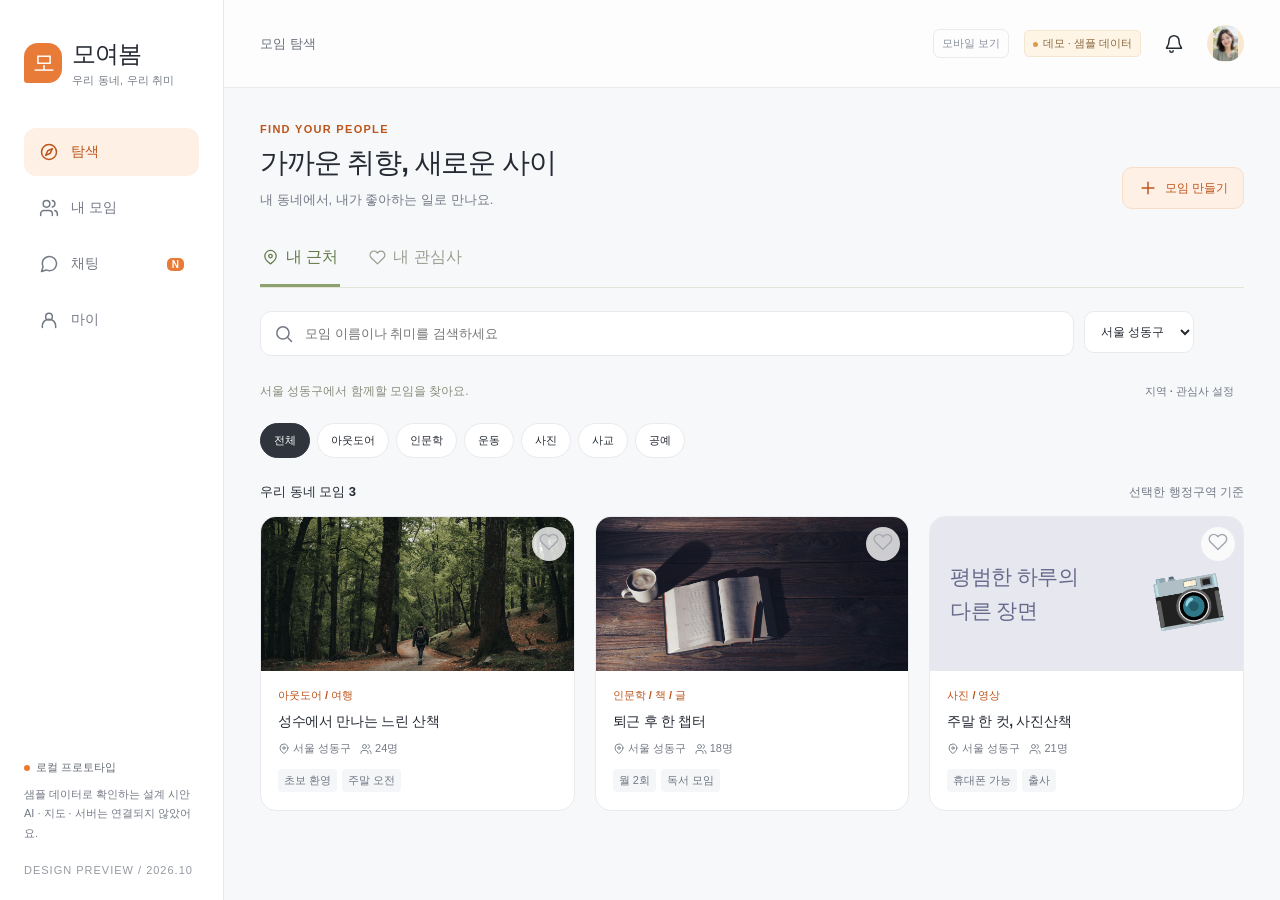
==== commit c588d1bc: "Publish device-aware GitHub Pages entry points" ====
--- a/prototype/index.html
+++ b/prototype/index.html
@@ -2,36 +2,36 @@
 <html lang="ko">
 <head>
   <meta charset="UTF-8">
-  <meta name="viewport" content="width=device-width, initial-scale=1, viewport-fit=cover">
+  <meta name="viewport" content="width=device-width, initial-scale=1">
   <meta name="theme-color" content="#fffaf4">
-  <meta name="description" content="모여봄 소모임 서비스의 로컬 HTML 프로토타입. 모임 탐색, 정모 등록, 채팅, 대화 요약 흐름을 확인합니다.">
-  <title>모여봄 — 함께하는 취미, 가벼운 대화</title>
-  <link rel="stylesheet" href="./styles.css">
-  <link rel="stylesheet" href="./chat-enhancements.css">
-  <link rel="stylesheet" href="./community.css">
-  <link rel="stylesheet" href="./emoji-drawer.css">
-  <link rel="stylesheet" href="./mobile-chat.css">
-  <link rel="stylesheet" href="./chat-font.css">
-  <script src="./assets/map-previews.js" defer></script>
-  <script src="./sticker-packs.js" defer></script>
-  <script src="./app.js" defer></script>
-  <script src="./community.js" defer></script>
-  <script src="./chat-font.js" defer></script>
+  <meta name="description" content="모여봄 웹·모바일 프로토타입. 접속한 기기에 맞는 화면으로 연결합니다.">
+  <title>모여봄 — 웹·모바일</title>
+  <script>
+    (() => {
+      const query=new URLSearchParams(location.search),requested=query.get('view');
+      const ua=navigator.userAgent;
+      const mobileDevice=navigator.userAgentData?.mobile===true
+        || /Android|iPhone|iPad|iPod|Mobile/i.test(ua)
+        || (navigator.platform==='MacIntel'&&navigator.maxTouchPoints>1);
+      const unknownTouchDevice=!/Windows NT|X11|CrOS|Macintosh/i.test(ua)
+        && matchMedia('(max-width: 880px) and (pointer: coarse)').matches;
+      const useMobile=requested==='mobile'||(requested!=='web'&&(mobileDevice||unknownTouchDevice));
+      const destination=new URL(useMobile?'mobile.html':'web.html',location.href);
+      destination.search=location.search;
+      destination.hash=location.hash;
+      location.replace(destination.href);
+    })();
+  </script>
+  <style>
+    *{box-sizing:border-box}body{margin:0;background:#fffaf4;color:#394132;font:16px/1.7 system-ui,sans-serif;display:grid;place-items:center;min-height:100dvh;padding:24px}main{max-width:420px;text-align:center}h1{font-size:28px;margin:0 0 10px}p{color:#8b9184;font-size:14px}nav{display:flex;gap:12px;justify-content:center;margin-top:24px}a{color:#815e3d;text-decoration:none;background:#fff;border:1px solid #e9dfd2;border-radius:10px;padding:11px 18px}
+  </style>
 </head>
 <body>
-  <div class="app-shell">
-    <aside class="sidebar" aria-label="주요 메뉴">
-      <a class="brand" href="#explore" aria-label="모여봄 홈"><span class="brand-mark" aria-hidden="true">모</span><span>모여봄<span class="brand-caption">우리 동네, 우리 취미</span></span></a>
-      <nav class="side-nav" id="side-nav"></nav>
-      <div class="sidebar-footer"><span class="demo-dot"></span><strong>로컬 프로토타입</strong><p>샘플 데이터로 확인하는 설계 시안<br>AI · 지도 · 서버는 연결되지 않았어요.</p><span class="version">DESIGN PREVIEW / 2026.10</span></div>
-    </aside>
-    <div class="workspace">
-      <header class="app-header"><a class="mobile-brand" href="#explore"><span class="brand-mark" aria-hidden="true">모</span>모여봄</a><div class="breadcrumb" id="breadcrumb">모임 탐색</div><div class="header-actions"><a id="view-switch" class="app-view-switch" href="./mobile.html">모바일 보기</a><span class="demo-badge"><span></span>데모 · 샘플 데이터</span><button class="icon-button notifications-bell" type="button" data-action="inbox" aria-label="알림함"><span aria-hidden="true">♧</span><span class="notification-count" id="notification-count" hidden></span></button><button class="avatar my-avatar" type="button" data-action="my" aria-label="내 프로필">나</button></div></header>
-      <main id="main-content" class="main-content"></main>
-    </div>
-    <nav class="mobile-nav" id="mobile-nav" aria-label="앱 메뉴"></nav>
-  </div>
-  <div id="modal-root"></div>
-  <div class="toast" id="toast" role="status" aria-live="polite" hidden></div>
+  <main>
+    <h1>모여봄</h1>
+    <p>기기에 맞는 화면으로 연결하고 있어요.</p>
+    <nav aria-label="화면 직접 선택"><a href="./mobile.html">모바일 화면</a><a href="./web.html">웹 화면</a></nav>
+    <noscript><p>화면을 선택한 뒤 자바스크립트를 켜 주세요.</p></noscript>
+  </main>
 </body>
 </html>
